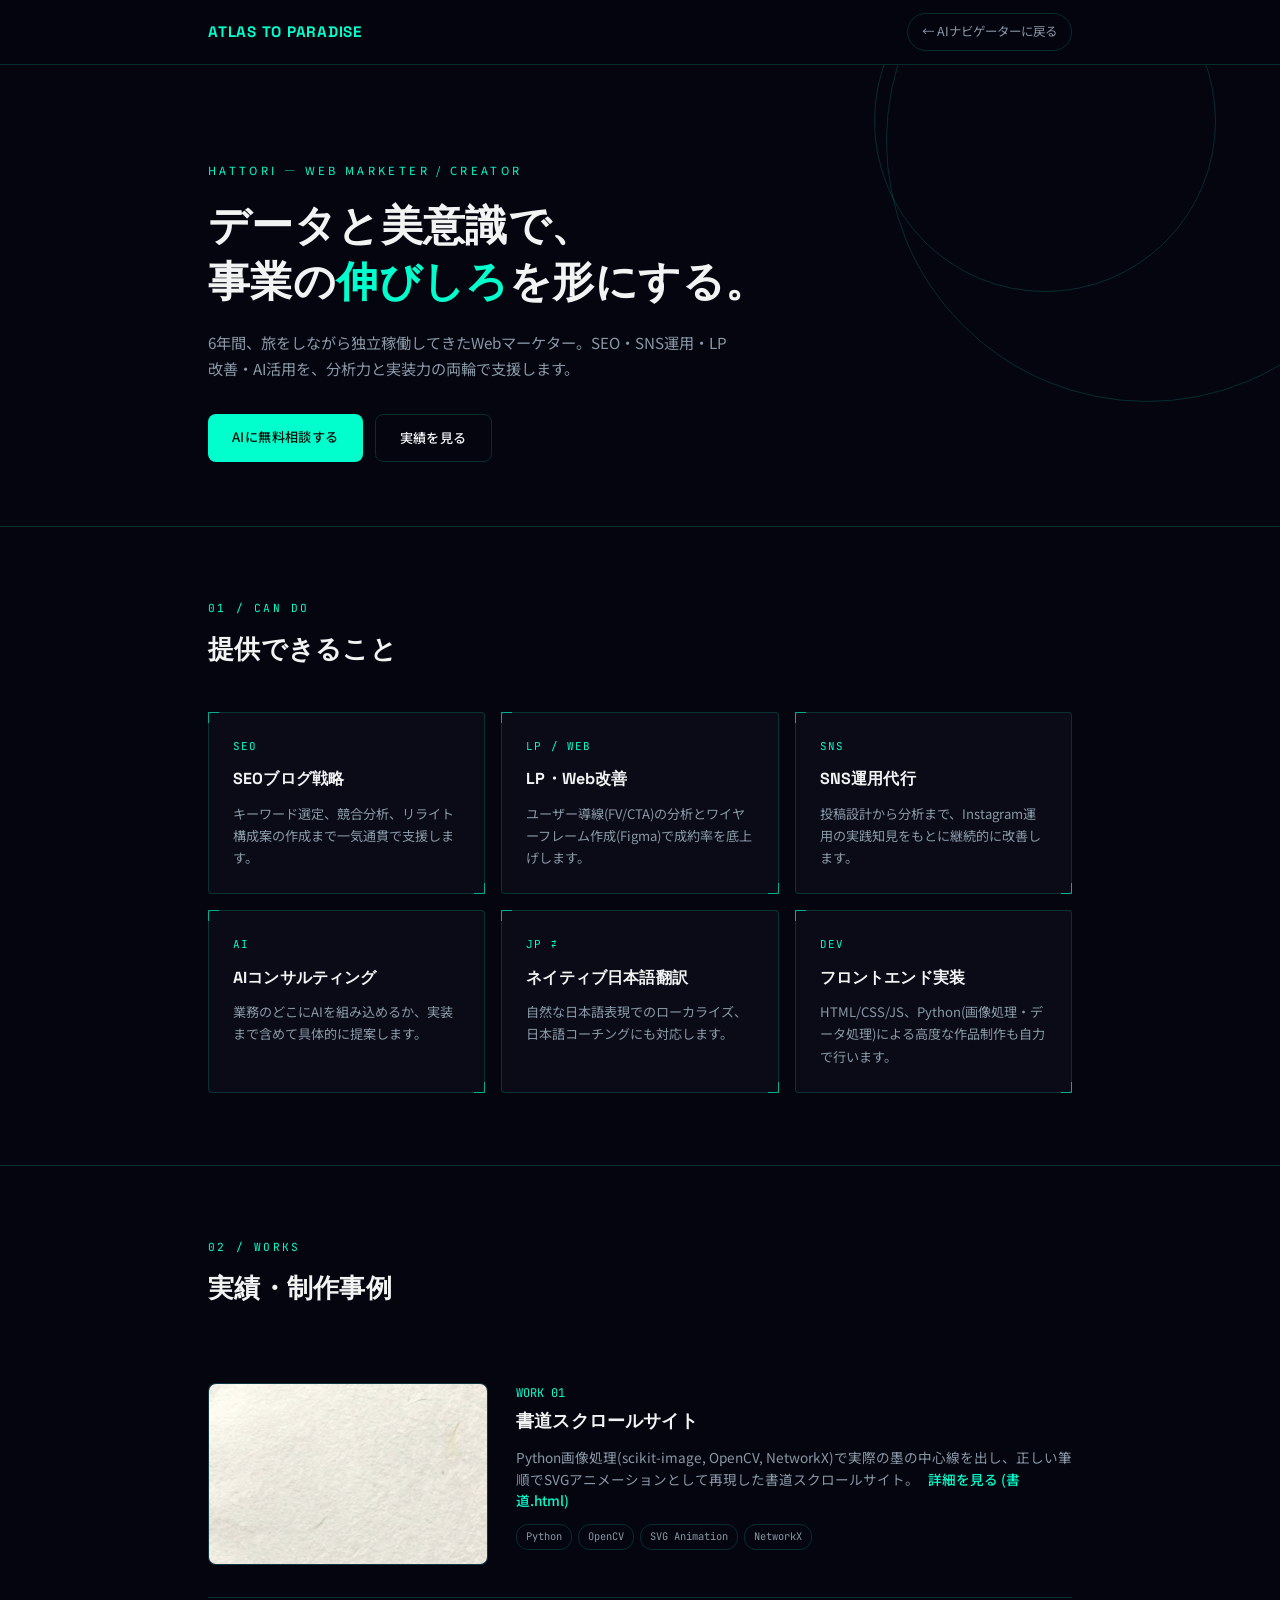
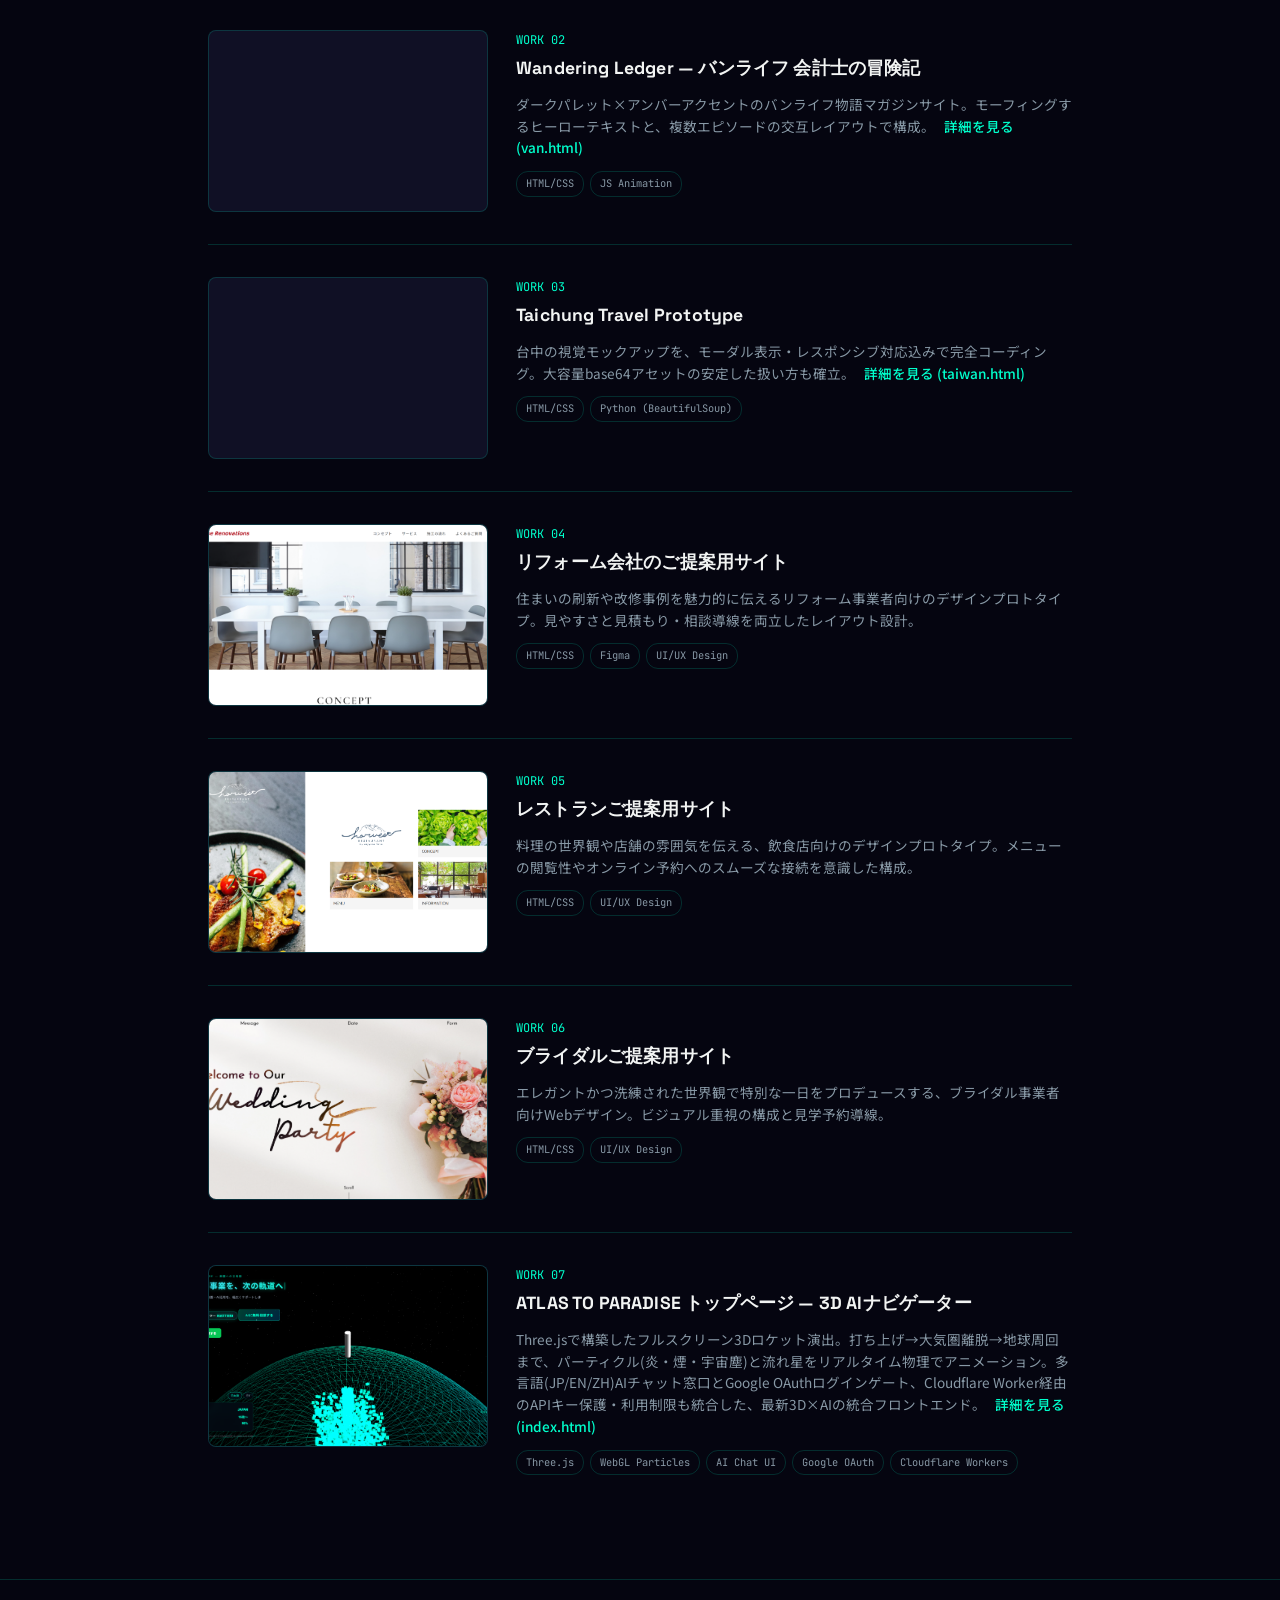
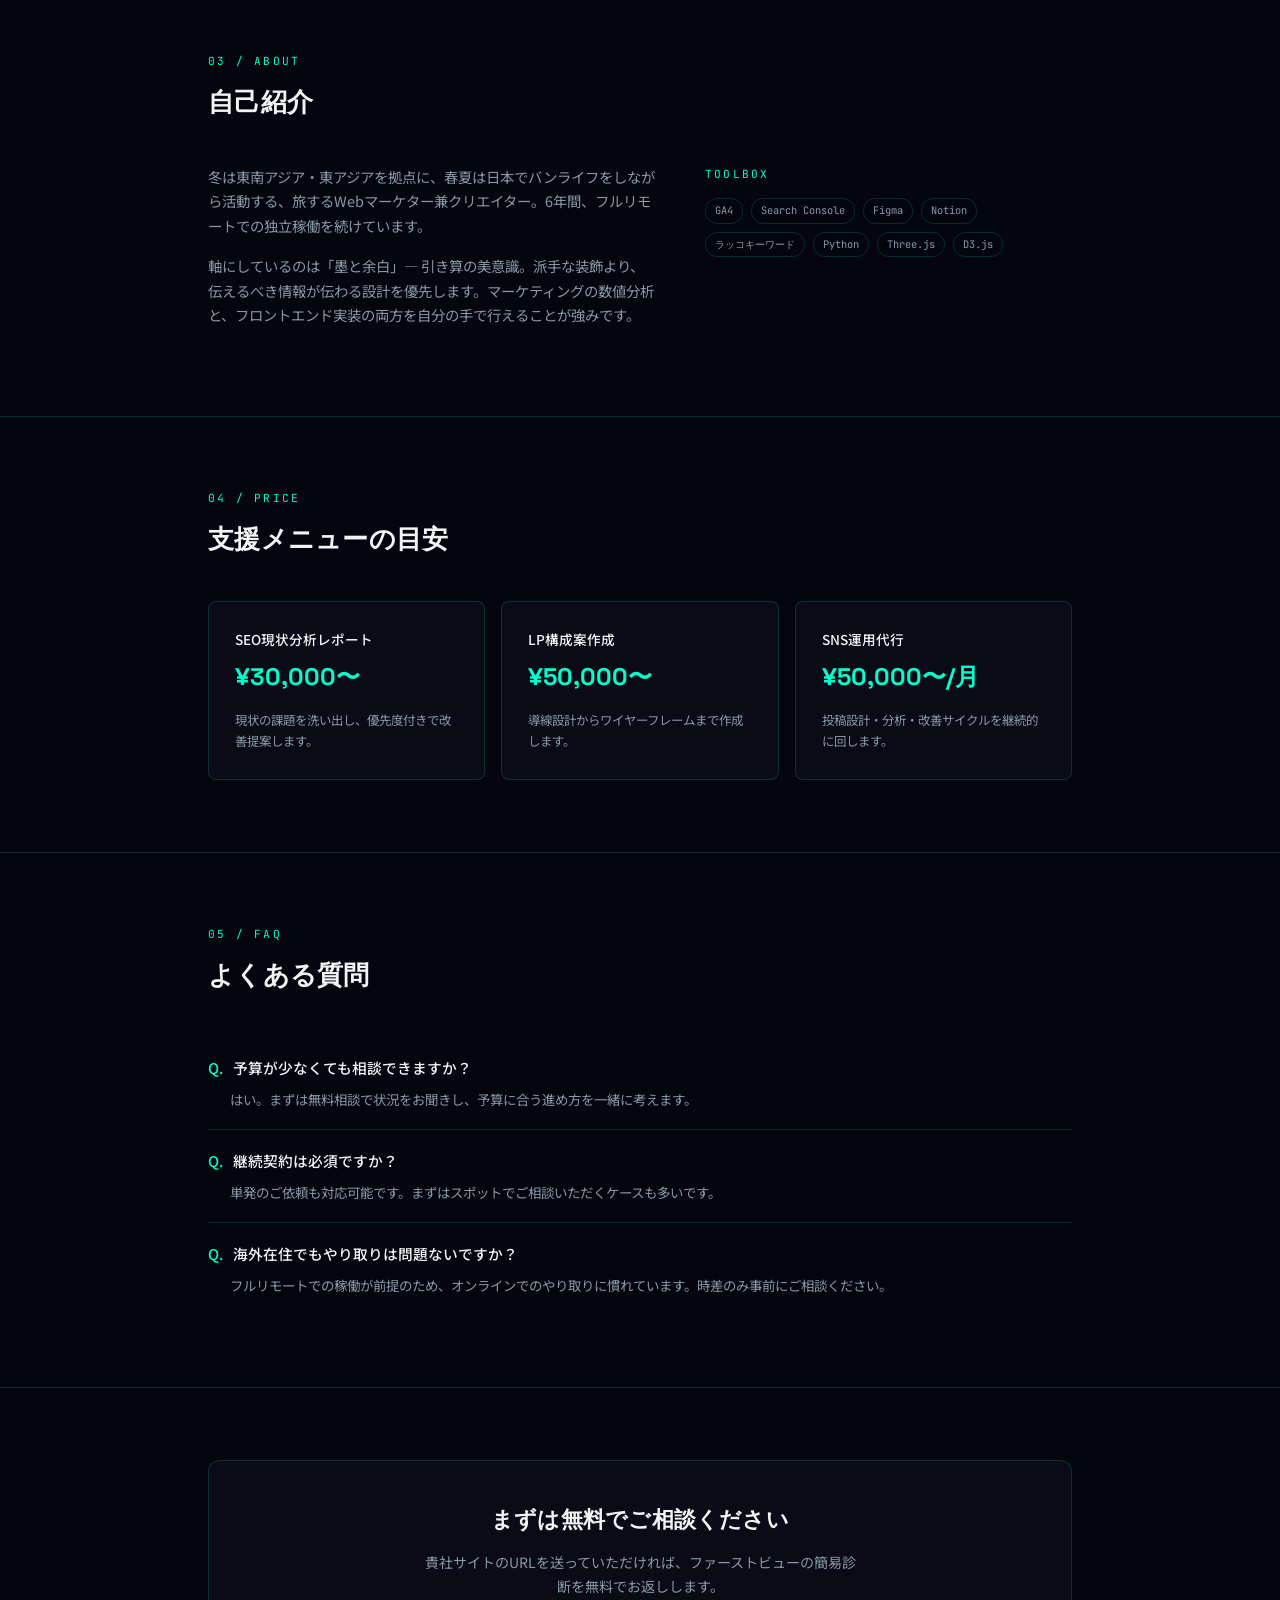
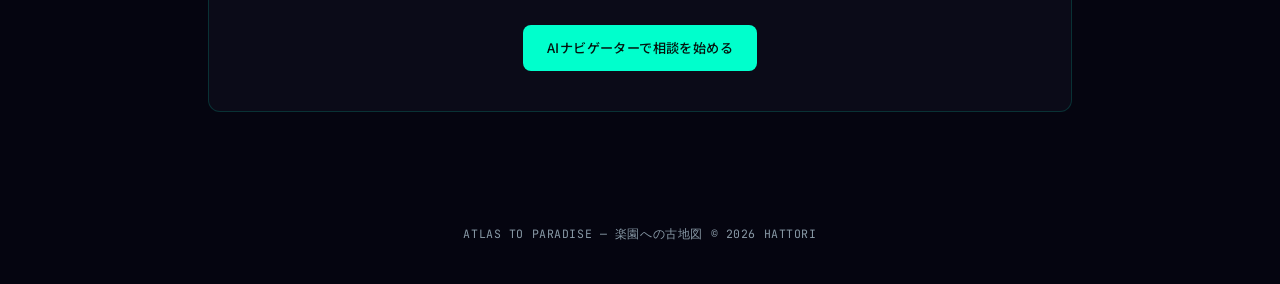
==== profile.html @ e469617f "Add files via upload" ====
<!DOCTYPE html>
<html lang="ja">
<head>
<meta charset="UTF-8">
<meta name="viewport" content="width=device-width, initial-scale=1.0">
<title>ATLAS TO PARADISE | Portfolio</title>
<link rel="preconnect" href="https://fonts.googleapis.com">
<link href="https://fonts.googleapis.com/css2?family=Space+Grotesk:wght@500;700&family=Noto+Sans+JP:wght@300;400;500;700&family=JetBrains+Mono:wght@400;500&display=swap" rel="stylesheet">
<style>
  :root{
    --bg:#050510;
    --surface:#0B0B18;
    --surface-2:#101025;
    --accent:#00ffcc;
    --accent-dim:rgba(0,255,204,0.15);
    --text:#F2F4F3;
    --text-dim:#8899a6;
    --line:rgba(0,255,204,0.16);
  }
  *{box-sizing:border-box;margin:0;padding:0;}
  html{scroll-behavior:smooth;}
  body{
    background:var(--bg);
    color:var(--text);
    font-family:'Noto Sans JP',sans-serif;
    line-height:1.7;
  }
  .mono{font-family:'JetBrains Mono',monospace;}
  h1,h2,h3{font-family:'Space Grotesk',sans-serif;letter-spacing:0.01em;}

  .wrap{max-width:920px;margin:0 auto;padding:0 28px;}

  /* nav */
  nav{position:sticky;top:0;z-index:20;background:rgba(5,5,16,0.85);backdrop-filter:blur(12px);
     border-bottom:1px solid var(--line);}
  nav .wrap{display:flex;align-items:center;justify-content:space-between;height:64px;}
  .brand{font-family:'Space Grotesk',sans-serif;font-weight:700;font-size:0.95rem;letter-spacing:0.05em;color:var(--accent);text-decoration:none;}
  .back-link{font-size:0.78rem;color:var(--text-dim);text-decoration:none;border:1px solid var(--line);
     padding:7px 14px;border-radius:20px;transition:all .2s;}
  .back-link:hover{color:var(--accent);border-color:var(--accent);}

  /* hero */
  .hero{padding:96px 0 64px;border-bottom:1px solid var(--line);position:relative;overflow:hidden;}
  .hero::before{content:"";position:absolute;top:-40%;right:-10%;width:520px;height:520px;
     border:1px solid var(--line);border-radius:50%;}
  .hero::after{content:"";position:absolute;top:-25%;right:5%;width:340px;height:340px;
     border:1px solid var(--line);border-radius:50%;}
  .eyebrow{font-size:0.7rem;letter-spacing:0.3em;color:var(--accent);margin-bottom:18px;}
  .hero h1{font-size:2.6rem;font-weight:700;max-width:680px;line-height:1.35;margin-bottom:20px;}
  .hero h1 span{color:var(--accent);}
  .hero p{color:var(--text-dim);max-width:520px;font-size:0.95rem;margin-bottom:32px;}
  .hero-ctas{display:flex;gap:12px;flex-wrap:wrap;}
  .btn{font-size:0.82rem;padding:12px 24px;border-radius:8px;text-decoration:none;font-weight:500;
     letter-spacing:0.03em;transition:all .2s;display:inline-block;}
  .btn-primary{background:var(--accent);color:#04140f;}
  .btn-primary:hover{box-shadow:0 0 24px rgba(0,255,204,0.4);transform:translateY(-1px);}
  .btn-ghost{border:1px solid var(--line);color:var(--text);}
  .btn-ghost:hover{border-color:var(--accent);color:var(--accent);}

  section{padding:72px 0;border-bottom:1px solid var(--line);}
  .section-head{margin-bottom:40px;}
  .section-num{font-size:0.7rem;color:var(--accent);letter-spacing:0.2em;margin-bottom:10px;}
  .section-head h2{font-size:1.6rem;font-weight:700;}

  /* can-do */
  .grid-3{display:grid;grid-template-columns:repeat(3,1fr);gap:16px;}
  .skill-card{background:var(--surface);border:1px solid var(--line);border-radius:4px;padding:24px;position:relative;}
  .skill-card::before,.skill-card::after{content:"";position:absolute;width:10px;height:10px;
     border:1px solid var(--accent);opacity:0.6;}
  .skill-card::before{top:-1px;left:-1px;border-right:none;border-bottom:none;}
  .skill-card::after{bottom:-1px;right:-1px;border-left:none;border-top:none;}
  .skill-card .tag{font-size:0.68rem;color:var(--accent);letter-spacing:0.1em;margin-bottom:10px;}
  .skill-card h3{font-size:1rem;font-weight:700;margin-bottom:10px;}
  .skill-card p{font-size:0.82rem;color:var(--text-dim);}

  /* works */
  .work-item{display:grid;grid-template-columns:280px 1fr;gap:28px;padding:32px 0;border-bottom:1px solid var(--line);align-items:start;}
  .work-item:last-child{border-bottom:none;}
  .work-media{width:100%;border-radius:8px;overflow:hidden;border:1px solid var(--line);background:var(--surface-2);}
  .work-media img, .work-media video{width:100%;height:180px;object-fit:cover;display:block;}
  .media-fallback{width:100%;height:180px;display:flex;align-items:center;justify-content:center;
     text-align:center;font-size:0.72rem;color:var(--text-dim);padding:0 16px;background:var(--surface-2);}
  .work-item .wnum{font-family:'JetBrains Mono',monospace;font-size:0.75rem;color:var(--accent);margin-bottom:4px;}
  .work-item h3{font-size:1.1rem;margin-bottom:10px;}
  .work-item p{font-size:0.85rem;color:var(--text-dim);margin-bottom:12px;line-height:1.6;}
  .work-item p a{color:var(--accent);text-decoration:none;margin-left:6px;font-weight:500;}
  .work-item p a:hover{text-decoration:underline;}
  .work-item .stack{display:flex;flex-wrap:wrap;gap:6px;}
  .chip{font-family:'JetBrains Mono',monospace;font-size:0.65rem;color:var(--text-dim);
     border:1px solid var(--line);padding:3px 9px;border-radius:12px;}

  /* about */
  .about-grid{display:grid;grid-template-columns:1.1fr 0.9fr;gap:48px;align-items:start;}
  .about-grid p{font-size:0.9rem;color:var(--text-dim);margin-bottom:16px;}
  .toolbox{display:flex;flex-wrap:wrap;gap:8px;}

  /* price */
  .price-grid{display:grid;grid-template-columns:repeat(3,1fr);gap:16px;}
  .price-card{background:var(--surface);border:1px solid var(--line);border-radius:8px;padding:26px;}
  .price-card .name{font-size:0.85rem;font-weight:500;margin-bottom:6px;}
  .price-card .amount{font-family:'Space Grotesk',sans-serif;font-size:1.5rem;color:var(--accent);font-weight:700;margin-bottom:12px;}
  .price-card .desc{font-size:0.78rem;color:var(--text-dim);}

  /* faq */
  .faq-item{padding:18px 0;border-bottom:1px solid var(--line);}
  .faq-item:last-child{border-bottom:none;}
  .faq-item .q{font-size:0.92rem;font-weight:500;margin-bottom:8px;display:flex;gap:10px;}
  .faq-item .q span{color:var(--accent);}
  .faq-item .a{font-size:0.84rem;color:var(--text-dim);padding-left:22px;}

  /* contact */
  .contact-box{background:var(--surface);border:1px solid var(--line);border-radius:12px;padding:40px;text-align:center;}
  .contact-box h2{font-size:1.4rem;margin-bottom:12px;}
  .contact-box p{color:var(--text-dim);font-size:0.88rem;margin-bottom:26px;max-width:440px;margin-left:auto;margin-right:auto;}
  footer{padding:40px 0;text-align:center;font-size:0.72rem;color:var(--text-dim);letter-spacing:0.05em;}

  @media (max-width:760px){
    .hero h1{font-size:1.9rem;}
    .grid-3{grid-template-columns:1fr;}
    .work-item{grid-template-columns:1fr;}
    .work-media img, .work-media video{height:auto;max-height:220px;}
    .about-grid{grid-template-columns:1fr;}
    .price-grid{grid-template-columns:1fr;}
  }
</style>
</head>
<body>

<nav>
  <div class="wrap">
    <a href="index.html" class="brand">ATLAS TO PARADISE</a>
    <a href="index.html" class="back-link">← AIナビゲーターに戻る</a>
  </div>
</nav>

<header class="hero">
  <div class="wrap">
    <div class="eyebrow">HATTORI — WEB MARKETER / CREATOR</div>
    <h1>データと美意識で、<br>事業の<span>伸びしろ</span>を形にする。</h1>
    <p>6年間、旅をしながら独立稼働してきたWebマーケター。SEO・SNS運用・LP改善・AI活用を、分析力と実装力の両輪で支援します。</p>
    <div class="hero-ctas">
      <a href="index.html" class="btn btn-primary">AIに無料相談する</a>
      <a href="#works" class="btn btn-ghost">実績を見る</a>
    </div>
  </div>
</header>

<section id="candoo">
  <div class="wrap">
    <div class="section-head">
      <div class="section-num mono">01 / CAN DO</div>
      <h2>提供できること</h2>
    </div>
    <div class="grid-3">
      <div class="skill-card">
        <div class="tag mono">SEO</div>
        <h3>SEOブログ戦略</h3>
        <p>キーワード選定、競合分析、リライト構成案の作成まで一気通貫で支援します。</p>
      </div>
      <div class="skill-card">
        <div class="tag mono">LP / WEB</div>
        <h3>LP・Web改善</h3>
        <p>ユーザー導線(FV/CTA)の分析とワイヤーフレーム作成(Figma)で成約率を底上げします。</p>
      </div>
      <div class="skill-card">
        <div class="tag mono">SNS</div>
        <h3>SNS運用代行</h3>
        <p>投稿設計から分析まで、Instagram運用の実践知見をもとに継続的に改善します。</p>
      </div>
      <div class="skill-card">
        <div class="tag mono">AI</div>
        <h3>AIコンサルティング</h3>
        <p>業務のどこにAIを組み込めるか、実装まで含めて具体的に提案します。</p>
      </div>
      <div class="skill-card">
        <div class="tag mono">JP ⇄</div>
        <h3>ネイティブ日本語翻訳</h3>
        <p>自然な日本語表現でのローカライズ、日本語コーチングにも対応します。</p>
      </div>
      <div class="skill-card">
        <div class="tag mono">DEV</div>
        <h3>フロントエンド実装</h3>
        <p>HTML/CSS/JS、Python(画像処理・データ処理)による高度な作品制作も自力で行います。</p>
      </div>
    </div>
  </div>
</section>

<section id="works">
  <div class="wrap">
    <div class="section-head">
      <div class="section-num mono">02 / WORKS</div>
      <h2>実績・制作事例</h2>
    </div>

    <!-- WORK 01 -->
    <div class="work-item">
      <div class="work-media">
        <img src="1.png" alt="WORK 01"
             onerror="this.onerror=(function(){this.replaceWith(Object.assign(document.createElement('div'),{className:'media-fallback',textContent:'画像を読み込めません（1.png / １.png をご確認ください）'}));});this.src='１.png';">
      </div>
      <div>
        <div class="wnum">WORK 01</div>
        <h3>書道スクロールサイト</h3>
        <p>
          Python画像処理(scikit-image, OpenCV, NetworkX)で実際の墨の中心線を出し、正しい筆順でSVGアニメーションとして再現した書道スクロールサイト。
          <a href="書道.html">詳細を見る (書道.html)</a>
        </p>
        <div class="stack">
          <span class="chip">Python</span><span class="chip">OpenCV</span><span class="chip">SVG Animation</span><span class="chip">NetworkX</span>
        </div>
      </div>
    </div>

    <!-- WORK 02 -->
    <div class="work-item">
      <div class="work-media">
        <video src="van.mp4" autoplay loop muted playsinline></video>
      </div>
      <div>
        <div class="wnum">WORK 02</div>
        <h3>Wandering Ledger — バンライフ 会計士の冒険記</h3>
        <p>
          ダークパレット×アンバーアクセントのバンライフ物語マガジンサイト。モーフィングするヒーローテキストと、複数エピソードの交互レイアウトで構成。
          <a href="van.html">詳細を見る (van.html)</a>
        </p>
        <div class="stack">
          <span class="chip">HTML/CSS</span><span class="chip">JS Animation</span>
        </div>
      </div>
    </div>

    <!-- WORK 03 -->
    <div class="work-item">
      <div class="work-media">
        <video src="202608-19-5.mp4" autoplay loop muted playsinline></video>
      </div>
      <div>
        <div class="wnum">WORK 03</div>
        <h3>Taichung Travel Prototype</h3>
        <p>
          台中の視覚モックアップを、モーダル表示・レスポンシブ対応込みで完全コーディング。大容量base64アセットの安定した扱い方も確立。
          <a href="taiwan.html">詳細を見る (taiwan.html)</a>
        </p>
        <div class="stack">
          <span class="chip">HTML/CSS</span><span class="chip">Python (BeautifulSoup)</span>
        </div>
      </div>
    </div>

    <!-- WORK 04 -->
    <div class="work-item">
      <div class="work-media">
        <img src="２.png" alt="WORK 04">
      </div>
      <div>
        <div class="wnum">WORK 04</div>
        <h3>リフォーム会社のご提案用サイト</h3>
        <p>
          住まいの刷新や改修事例を魅力的に伝えるリフォーム事業者向けのデザインプロトタイプ。見やすさと見積もり・相談導線を両立したレイアウト設計。
        </p>
        <div class="stack">
          <span class="chip">HTML/CSS</span><span class="chip">Figma</span><span class="chip">UI/UX Design</span>
        </div>
      </div>
    </div>

    <!-- WORK 05 -->
    <div class="work-item">
      <div class="work-media">
        <img src="３.png" alt="WORK 05">
      </div>
      <div>
        <div class="wnum">WORK 05</div>
        <h3>レストランご提案用サイト</h3>
        <p>
          料理の世界観や店舗の雰囲気を伝える、飲食店向けのデザインプロトタイプ。メニューの閲覧性やオンライン予約へのスムーズな接続を意識した構成。
        </p>
        <div class="stack">
          <span class="chip">HTML/CSS</span><span class="chip">UI/UX Design</span>
        </div>
      </div>
    </div>

    <!-- WORK 06 -->
    <div class="work-item">
      <div class="work-media">
        <img src="４.png" alt="WORK 06">
      </div>
      <div>
        <div class="wnum">WORK 06</div>
        <h3>ブライダルご提案用サイト</h3>
        <p>
          エレガントかつ洗練された世界観で特別な一日をプロデュースする、ブライダル事業者向けWebデザイン。ビジュアル重視の構成と見学予約導線。
        </p>
        <div class="stack">
          <span class="chip">HTML/CSS</span><span class="chip">UI/UX Design</span>
        </div>
      </div>
    </div>

    <!-- WORK 07 -->
    <div class="work-item">
      <div class="work-media">
        <img src="5.png" alt="WORK 07"
             onerror="this.onerror=(function(){this.replaceWith(Object.assign(document.createElement('div'),{className:'media-fallback',textContent:'画像を読み込めません（5.png / ５.png をご確認ください）'}));});this.src='５.png';">
      </div>
      <div>
        <div class="wnum">WORK 07</div>
        <h3>ATLAS TO PARADISE トップページ — 3D AIナビゲーター</h3>
        <p>
          Three.jsで構築したフルスクリーン3Dロケット演出。打ち上げ→大気圏離脱→地球周回まで、パーティクル(炎・煙・宇宙塵)と流れ星をリアルタイム物理でアニメーション。多言語(JP/EN/ZH)AIチャット窓口とGoogle OAuthログインゲート、Cloudflare Worker経由のAPIキー保護・利用制限も統合した、最新3D×AIの統合フロントエンド。
          <a href="index.html">詳細を見る (index.html)</a>
        </p>
        <div class="stack">
          <span class="chip">Three.js</span><span class="chip">WebGL Particles</span><span class="chip">AI Chat UI</span><span class="chip">Google OAuth</span><span class="chip">Cloudflare Workers</span>
        </div>
      </div>
    </div>

  </div>
</section>

<section id="about">
  <div class="wrap">
    <div class="section-head">
      <div class="section-num mono">03 / ABOUT</div>
      <h2>自己紹介</h2>
    </div>
    <div class="about-grid">
      <div>
        <p>冬は東南アジア・東アジアを拠点に、春夏は日本でバンライフをしながら活動する、旅するWebマーケター兼クリエイター。6年間、フルリモートでの独立稼働を続けています。</p>
        <p>軸にしているのは「墨と余白」— 引き算の美意識。派手な装飾より、伝えるべき情報が伝わる設計を優先します。マーケティングの数値分析と、フロントエンド実装の両方を自分の手で行えることが強みです。</p>
      </div>
      <div>
        <div class="section-num mono" style="margin-bottom:14px;">TOOLBOX</div>
        <div class="toolbox">
          <span class="chip">GA4</span><span class="chip">Search Console</span><span class="chip">Figma</span>
          <span class="chip">Notion</span><span class="chip">ラッコキーワード</span><span class="chip">Python</span>
          <span class="chip">Three.js</span><span class="chip">D3.js</span>
        </div>
      </div>
    </div>
  </div>
</section>

<section id="price">
  <div class="wrap">
    <div class="section-head">
      <div class="section-num mono">04 / PRICE</div>
      <h2>支援メニューの目安</h2>
    </div>
    <div class="price-grid">
      <div class="price-card">
        <div class="name">SEO現状分析レポート</div>
        <div class="amount">¥30,000〜</div>
        <div class="desc">現状の課題を洗い出し、優先度付きで改善提案します。</div>
      </div>
      <div class="price-card">
        <div class="name">LP構成案作成</div>
        <div class="amount">¥50,000〜</div>
        <div class="desc">導線設計からワイヤーフレームまで作成します。</div>
      </div>
      <div class="price-card">
        <div class="name">SNS運用代行</div>
        <div class="amount">¥50,000〜/月</div>
        <div class="desc">投稿設計・分析・改善サイクルを継続的に回します。</div>
      </div>
    </div>
  </div>
</section>

<section id="faq">
  <div class="wrap">
    <div class="section-head">
      <div class="section-num mono">05 / FAQ</div>
      <h2>よくある質問</h2>
    </div>
    <div class="faq-item">
      <div class="q"><span>Q.</span>予算が少なくても相談できますか？</div>
      <div class="a">はい。まずは無料相談で状況をお聞きし、予算に合う進め方を一緒に考えます。</div>
    </div>
    <div class="faq-item">
      <div class="q"><span>Q.</span>継続契約は必須ですか？</div>
      <div class="a">単発のご依頼も対応可能です。まずはスポットでご相談いただくケースも多いです。</div>
    </div>
    <div class="faq-item">
      <div class="q"><span>Q.</span>海外在住でもやり取りは問題ないですか？</div>
      <div class="a">フルリモートでの稼働が前提のため、オンラインでのやり取りに慣れています。時差のみ事前にご相談ください。</div>
    </div>
  </div>
</section>

<section id="contact" style="border-bottom:none;">
  <div class="wrap">
    <div class="contact-box">
      <h2>まずは無料でご相談ください</h2>
      <p>貴社サイトのURLを送っていただければ、ファーストビューの簡易診断を無料でお返しします。</p>
      <a href="index.html" class="btn btn-primary">AIナビゲーターで相談を始める</a>
    </div>
  </div>
</section>

<footer>
  <div class="wrap mono">ATLAS TO PARADISE — 楽園への古地図 © 2026 HATTORI</div>
</footer>

</body>
</html>
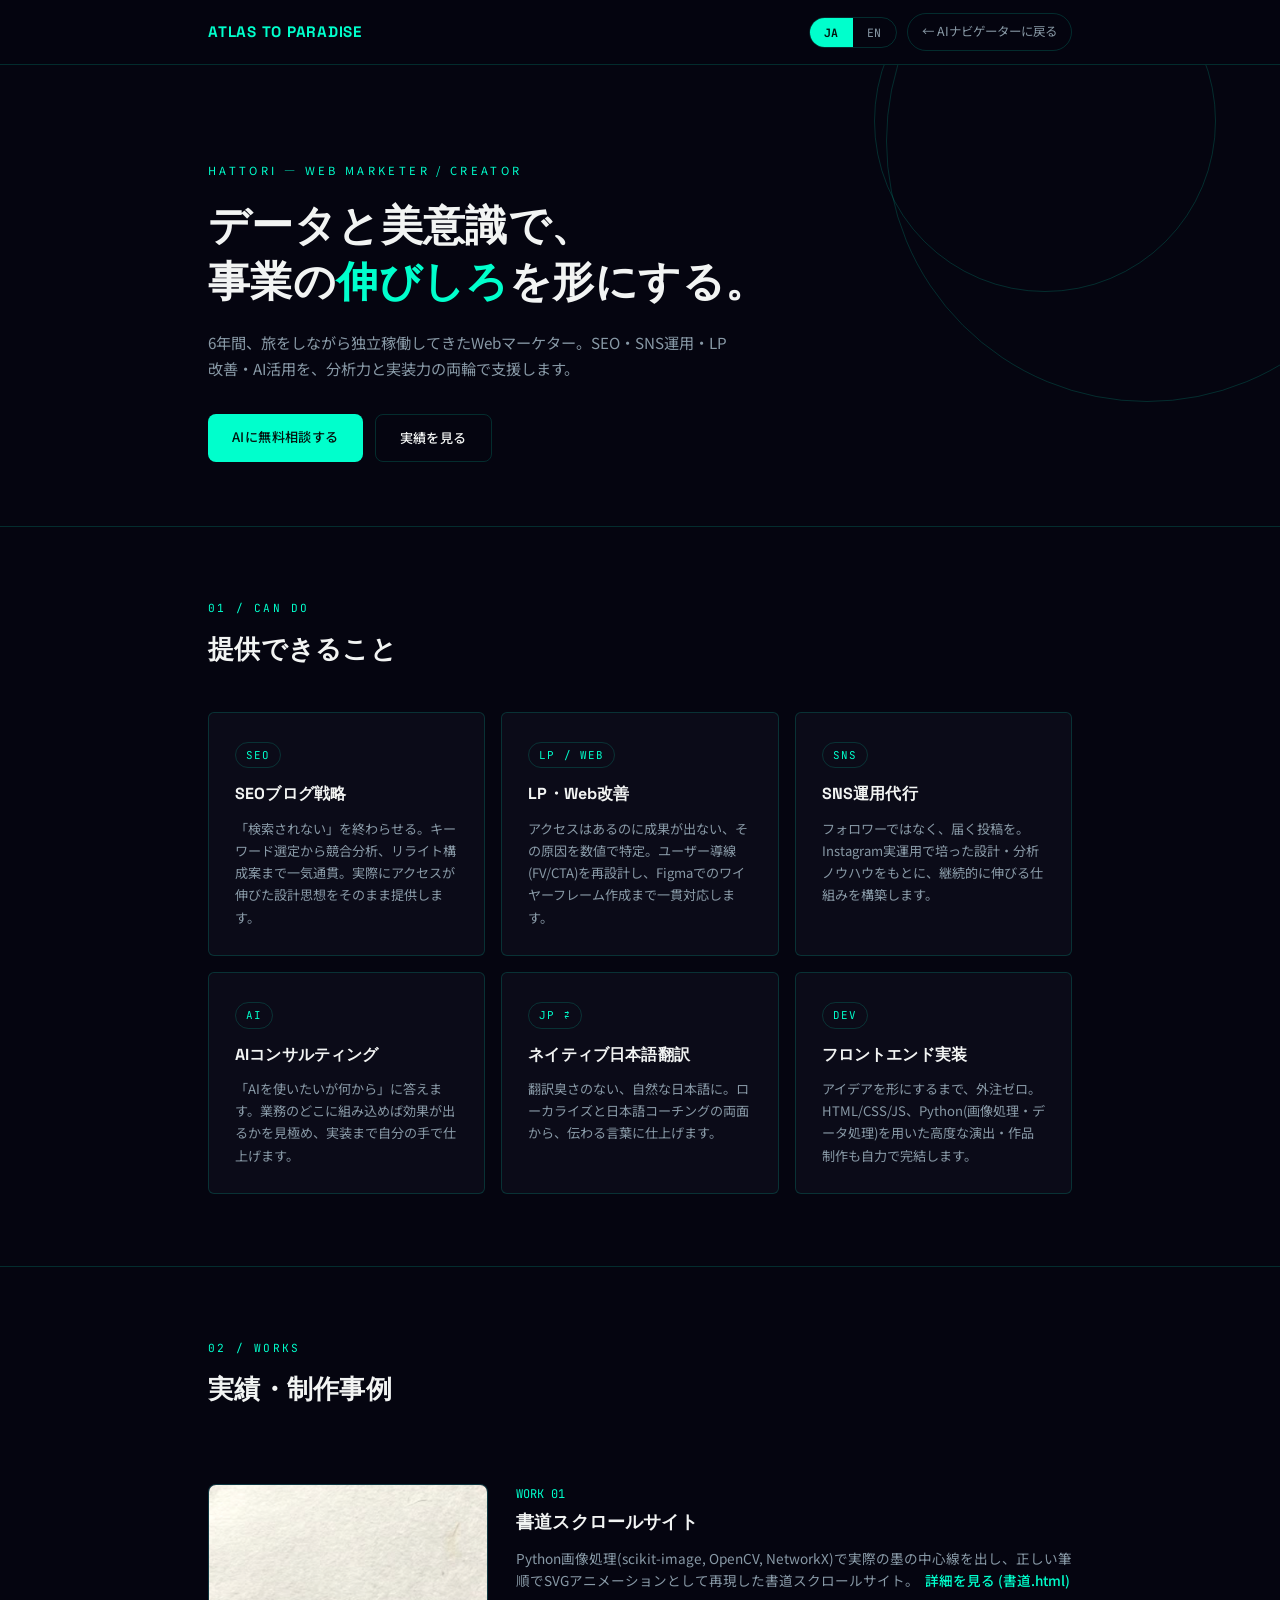
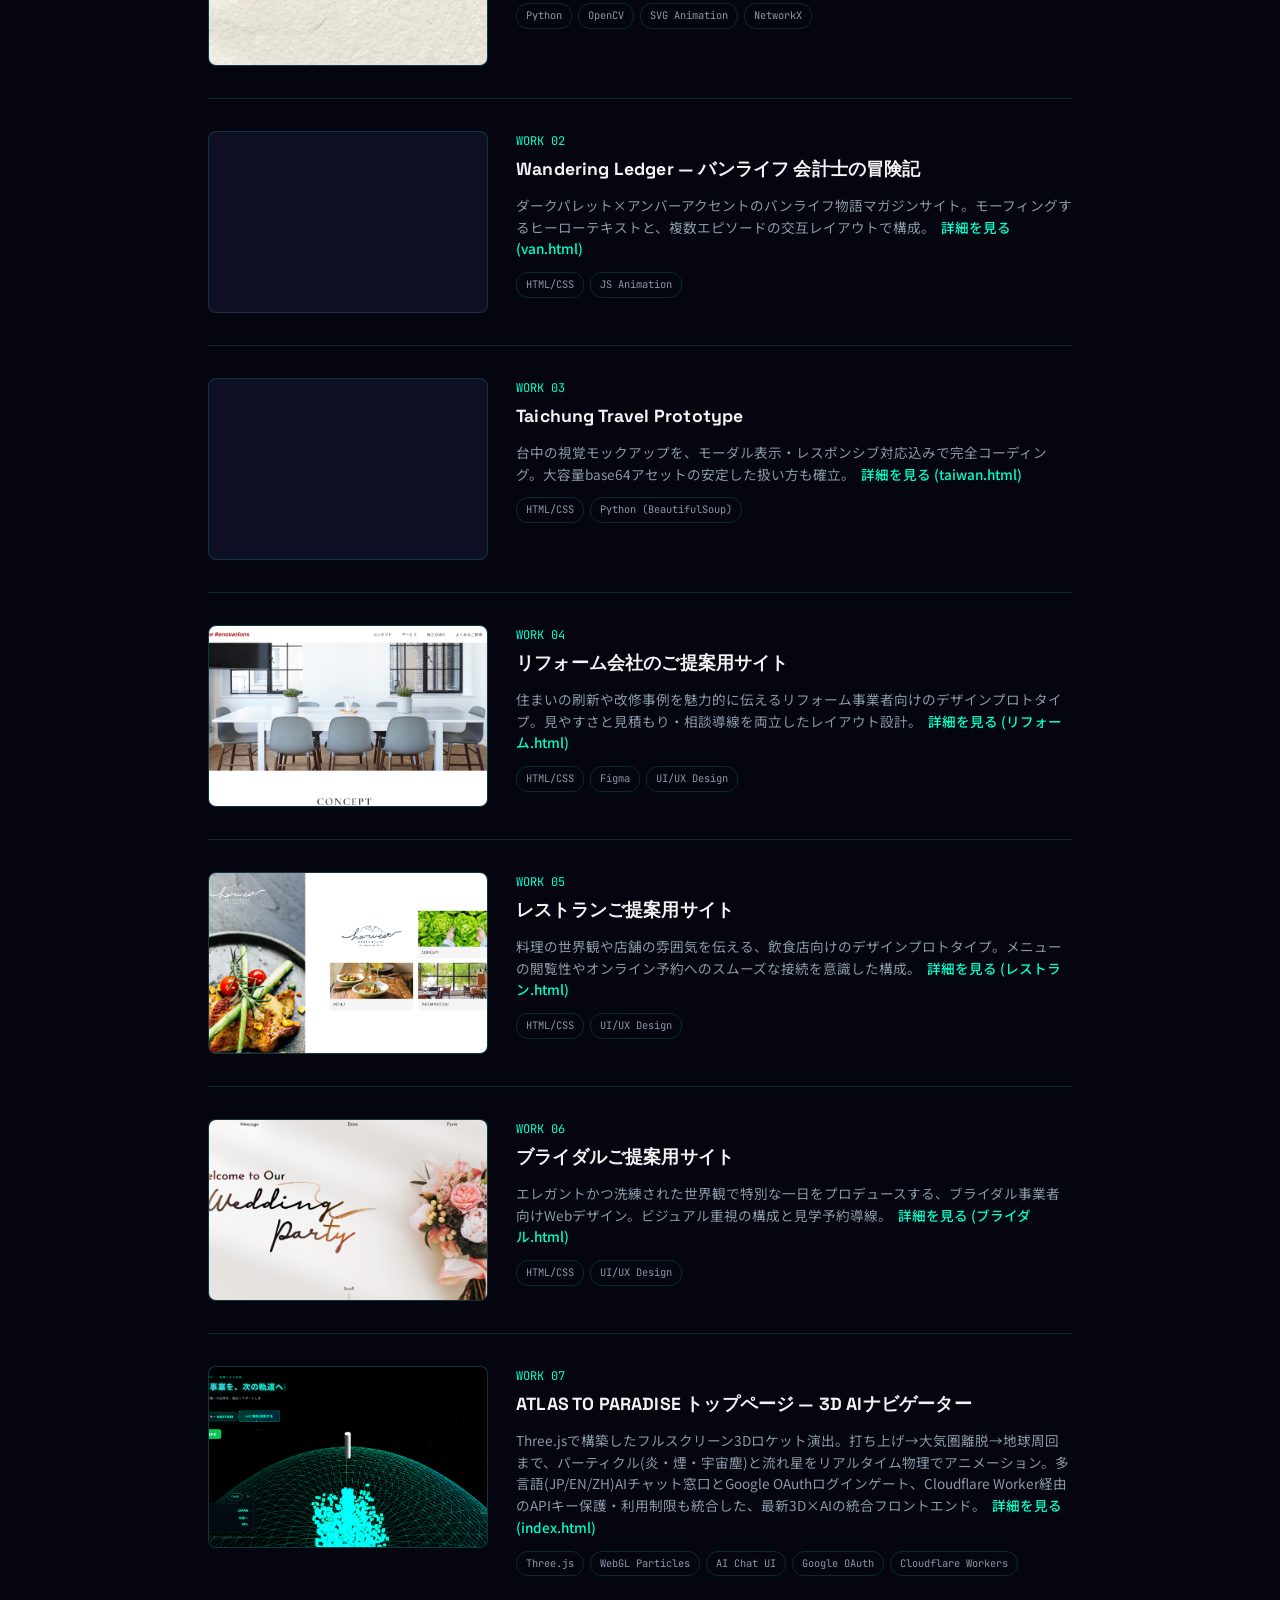
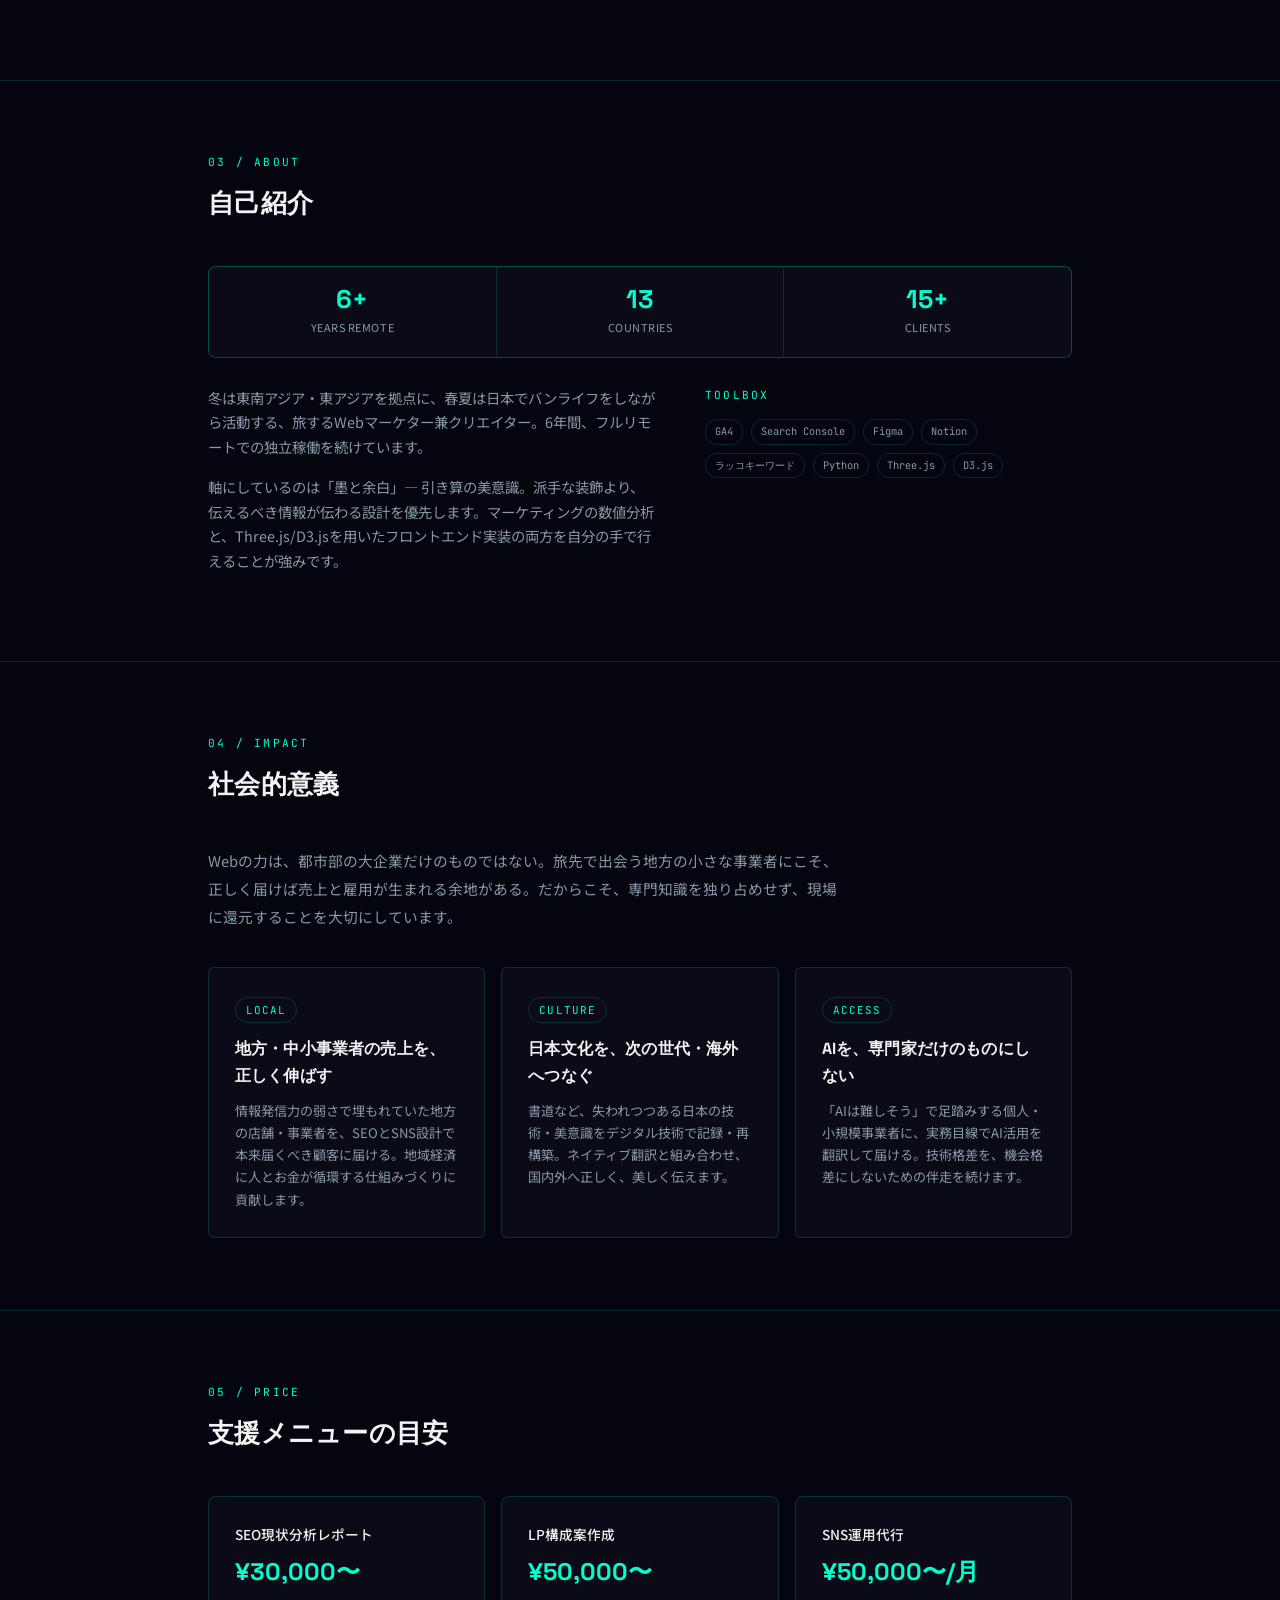
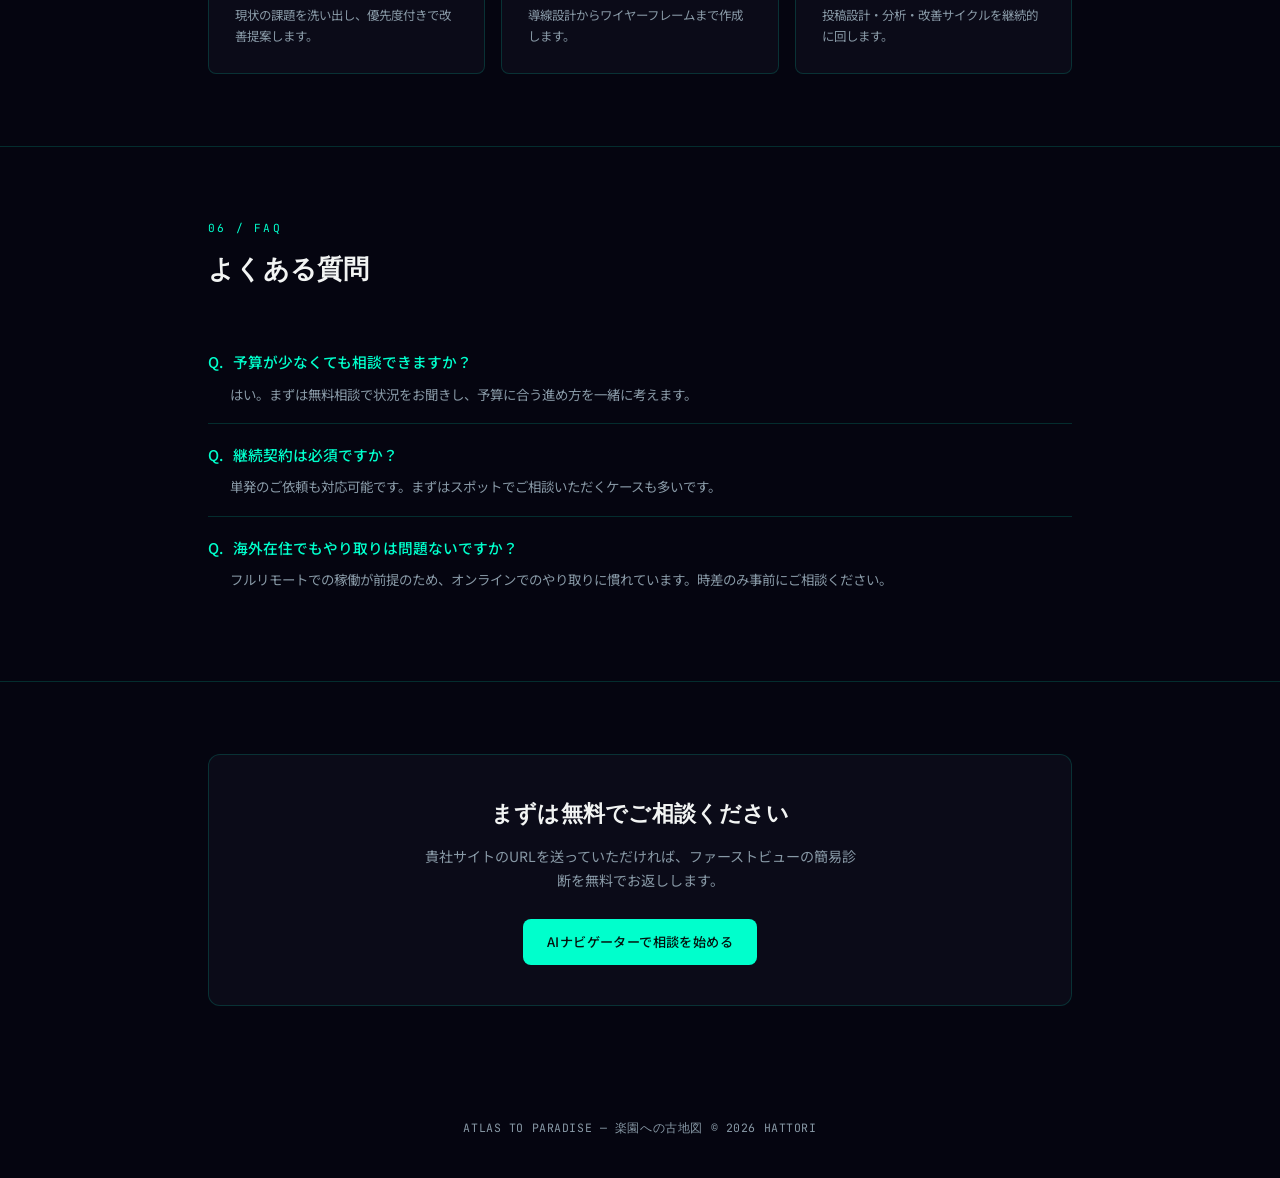
==== commit 551ff93b: "Add files via upload" ====
--- a/profile.html
+++ b/profile.html
@@ -38,6 +38,12 @@
   .back-link{font-size:0.78rem;color:var(--text-dim);text-decoration:none;border:1px solid var(--line);
      padding:7px 14px;border-radius:20px;transition:all .2s;}
   .back-link:hover{color:var(--accent);border-color:var(--accent);}
+  .lang-switch{display:flex;border:1px solid var(--line);border-radius:20px;overflow:hidden;}
+  .lang-btn{font-family:'JetBrains Mono',monospace;font-size:0.72rem;letter-spacing:0.05em;
+     background:transparent;color:var(--text-dim);border:none;padding:7px 14px;cursor:pointer;
+     transition:all .2s;}
+  .lang-btn.active{background:var(--accent);color:#04140f;font-weight:700;}
+  .lang-btn:not(.active):hover{color:var(--accent);}
 
   /* hero */
   .hero{padding:96px 0 64px;border-bottom:1px solid var(--line);position:relative;overflow:hidden;}
@@ -64,14 +70,22 @@
 
   /* can-do */
   .grid-3{display:grid;grid-template-columns:repeat(3,1fr);gap:16px;}
-  .skill-card{background:var(--surface);border:1px solid var(--line);border-radius:4px;padding:24px;position:relative;}
-  .skill-card::before,.skill-card::after{content:"";position:absolute;width:10px;height:10px;
-     border:1px solid var(--accent);opacity:0.6;}
-  .skill-card::before{top:-1px;left:-1px;border-right:none;border-bottom:none;}
-  .skill-card::after{bottom:-1px;right:-1px;border-left:none;border-top:none;}
-  .skill-card .tag{font-size:0.68rem;color:var(--accent);letter-spacing:0.1em;margin-bottom:10px;}
-  .skill-card h3{font-size:1rem;font-weight:700;margin-bottom:10px;}
-  .skill-card p{font-size:0.82rem;color:var(--text-dim);}
+  .skill-card{background:var(--surface);border:1px solid var(--line);border-radius:6px;padding:26px;
+     position:relative;overflow:hidden;transition:transform .35s ease,border-color .35s ease,box-shadow .35s ease;}
+  .skill-card::before{content:"";position:absolute;inset:0;border-radius:6px;padding:1px;
+     background:linear-gradient(135deg,var(--accent),transparent 40%,transparent 60%,var(--accent));
+     -webkit-mask:linear-gradient(#fff 0 0) content-box,linear-gradient(#fff 0 0);
+     -webkit-mask-composite:xor;mask-composite:exclude;opacity:0;transition:opacity .35s ease;pointer-events:none;}
+  .skill-card::after{content:"";position:absolute;top:-40%;right:-40%;width:140px;height:140px;
+     background:radial-gradient(circle,var(--accent-dim) 0%,transparent 70%);opacity:0;transition:opacity .35s ease;}
+  .skill-card:hover{transform:translateY(-4px);border-color:transparent;
+     box-shadow:0 16px 40px -12px rgba(0,255,204,0.25);}
+  .skill-card:hover::before,.skill-card:hover::after{opacity:1;}
+  .skill-card .tag{font-size:0.68rem;color:var(--accent);letter-spacing:0.1em;margin-bottom:12px;
+     display:inline-block;padding:3px 10px;border:1px solid var(--line);border-radius:100px;
+     position:relative;z-index:1;}
+  .skill-card h3{font-size:1rem;font-weight:700;margin-bottom:10px;position:relative;z-index:1;}
+  .skill-card p{font-size:0.82rem;color:var(--text-dim);position:relative;z-index:1;line-height:1.7;}
 
   /* works */
   .work-item{display:grid;grid-template-columns:280px 1fr;gap:28px;padding:32px 0;border-bottom:1px solid var(--line);align-items:start;}
@@ -93,6 +107,21 @@
   .about-grid{display:grid;grid-template-columns:1.1fr 0.9fr;gap:48px;align-items:start;}
   .about-grid p{font-size:0.9rem;color:var(--text-dim);margin-bottom:16px;}
   .toolbox{display:flex;flex-wrap:wrap;gap:8px;}
+  .toolbox .chip{transition:transform .25s ease,border-color .25s ease,color .25s ease;}
+  .toolbox .chip:hover{transform:translateY(-2px);border-color:var(--accent);color:var(--accent);}
+
+  .about-stats{display:grid;grid-template-columns:repeat(3,1fr);gap:1px;background:var(--line);
+     border:1px solid var(--line);border-radius:8px;overflow:hidden;margin-bottom:28px;}
+  .about-stat{background:var(--surface);padding:20px 16px;text-align:center;}
+  .about-stat .num{font-family:'Space Grotesk',sans-serif;font-size:1.6rem;font-weight:700;color:var(--accent);
+     line-height:1;margin-bottom:6px;}
+  .about-stat .lbl{font-size:0.68rem;color:var(--text-dim);letter-spacing:0.05em;}
+
+  .reveal{opacity:0;transform:translateY(18px);transition:opacity .7s ease,transform .7s ease;}
+  .reveal.is-visible{opacity:1;transform:translateY(0);}
+
+  /* impact */
+  .impact-lead{font-size:0.92rem;color:var(--text-dim);max-width:640px;margin-bottom:36px;line-height:1.9;}
 
   /* price */
   .price-grid{display:grid;grid-template-columns:repeat(3,1fr);gap:16px;}
@@ -129,18 +158,24 @@
 <nav>
   <div class="wrap">
     <a href="index.html" class="brand">ATLAS TO PARADISE</a>
-    <a href="index.html" class="back-link">← AIナビゲーターに戻る</a>
+    <div style="display:flex;align-items:center;gap:10px;">
+      <div class="lang-switch">
+        <button class="lang-btn active" data-lang="ja">JA</button>
+        <button class="lang-btn" data-lang="en">EN</button>
+      </div>
+      <a href="index.html" class="back-link" data-i18n="backLink">← AIナビゲーターに戻る</a>
+    </div>
   </div>
 </nav>
 
 <header class="hero">
   <div class="wrap">
-    <div class="eyebrow">HATTORI — WEB MARKETER / CREATOR</div>
-    <h1>データと美意識で、<br>事業の<span>伸びしろ</span>を形にする。</h1>
-    <p>6年間、旅をしながら独立稼働してきたWebマーケター。SEO・SNS運用・LP改善・AI活用を、分析力と実装力の両輪で支援します。</p>
+    <div class="eyebrow" data-i18n="heroEyebrow">HATTORI — WEB MARKETER / CREATOR</div>
+    <h1 data-i18n-html="heroH1">データと美意識で、<br>事業の<span>伸びしろ</span>を形にする。</h1>
+    <p data-i18n="heroP">6年間、旅をしながら独立稼働してきたWebマーケター。SEO・SNS運用・LP改善・AI活用を、分析力と実装力の両輪で支援します。</p>
     <div class="hero-ctas">
-      <a href="index.html" class="btn btn-primary">AIに無料相談する</a>
-      <a href="#works" class="btn btn-ghost">実績を見る</a>
+      <a href="index.html" class="btn btn-primary" data-i18n="heroCta1">AIに無料相談する</a>
+      <a href="#works" class="btn btn-ghost" data-i18n="heroCta2">実績を見る</a>
     </div>
   </div>
 </header>
@@ -149,38 +184,38 @@
   <div class="wrap">
     <div class="section-head">
       <div class="section-num mono">01 / CAN DO</div>
-      <h2>提供できること</h2>
+      <h2 data-i18n="candooTitle">提供できること</h2>
     </div>
     <div class="grid-3">
       <div class="skill-card">
         <div class="tag mono">SEO</div>
-        <h3>SEOブログ戦略</h3>
-        <p>キーワード選定、競合分析、リライト構成案の作成まで一気通貫で支援します。</p>
+        <h3 data-i18n="skill1h">SEOブログ戦略</h3>
+        <p data-i18n="skill1p">「検索されない」を終わらせる。キーワード選定から競合分析、リライト構成案まで一気通貫。実際にアクセスが伸びた設計思想をそのまま提供します。</p>
       </div>
       <div class="skill-card">
         <div class="tag mono">LP / WEB</div>
-        <h3>LP・Web改善</h3>
-        <p>ユーザー導線(FV/CTA)の分析とワイヤーフレーム作成(Figma)で成約率を底上げします。</p>
+        <h3 data-i18n="skill2h">LP・Web改善</h3>
+        <p data-i18n="skill2p">アクセスはあるのに成果が出ない、その原因を数値で特定。ユーザー導線(FV/CTA)を再設計し、Figmaでのワイヤーフレーム作成まで一貫対応します。</p>
       </div>
       <div class="skill-card">
         <div class="tag mono">SNS</div>
-        <h3>SNS運用代行</h3>
-        <p>投稿設計から分析まで、Instagram運用の実践知見をもとに継続的に改善します。</p>
+        <h3 data-i18n="skill3h">SNS運用代行</h3>
+        <p data-i18n="skill3p">フォロワーではなく、届く投稿を。Instagram実運用で培った設計・分析ノウハウをもとに、継続的に伸びる仕組みを構築します。</p>
       </div>
       <div class="skill-card">
         <div class="tag mono">AI</div>
-        <h3>AIコンサルティング</h3>
-        <p>業務のどこにAIを組み込めるか、実装まで含めて具体的に提案します。</p>
+        <h3 data-i18n="skill4h">AIコンサルティング</h3>
+        <p data-i18n="skill4p">「AIを使いたいが何から」に答えます。業務のどこに組み込めば効果が出るかを見極め、実装まで自分の手で仕上げます。</p>
       </div>
       <div class="skill-card">
         <div class="tag mono">JP ⇄</div>
-        <h3>ネイティブ日本語翻訳</h3>
-        <p>自然な日本語表現でのローカライズ、日本語コーチングにも対応します。</p>
+        <h3 data-i18n="skill5h">ネイティブ日本語翻訳</h3>
+        <p data-i18n="skill5p">翻訳臭さのない、自然な日本語に。ローカライズと日本語コーチングの両面から、伝わる言葉に仕上げます。</p>
       </div>
       <div class="skill-card">
         <div class="tag mono">DEV</div>
-        <h3>フロントエンド実装</h3>
-        <p>HTML/CSS/JS、Python(画像処理・データ処理)による高度な作品制作も自力で行います。</p>
+        <h3 data-i18n="skill6h">フロントエンド実装</h3>
+        <p data-i18n="skill6p">アイデアを形にするまで、外注ゼロ。HTML/CSS/JS、Python(画像処理・データ処理)を用いた高度な演出・作品制作も自力で完結します。</p>
       </div>
     </div>
   </div>
@@ -190,7 +225,7 @@
   <div class="wrap">
     <div class="section-head">
       <div class="section-num mono">02 / WORKS</div>
-      <h2>実績・制作事例</h2>
+      <h2 data-i18n="worksTitle">実績・制作事例</h2>
     </div>
 
     <!-- WORK 01 -->
@@ -201,8 +236,8 @@
       </div>
       <div>
         <div class="wnum">WORK 01</div>
-        <h3>書道スクロールサイト</h3>
-        <p>
+        <h3 data-i18n="w1h">書道スクロールサイト</h3>
+        <p data-i18n-html="w1p">
           Python画像処理(scikit-image, OpenCV, NetworkX)で実際の墨の中心線を出し、正しい筆順でSVGアニメーションとして再現した書道スクロールサイト。
           <a href="書道.html">詳細を見る (書道.html)</a>
         </p>
@@ -219,8 +254,8 @@
       </div>
       <div>
         <div class="wnum">WORK 02</div>
-        <h3>Wandering Ledger — バンライフ 会計士の冒険記</h3>
-        <p>
+        <h3 data-i18n="w2h">Wandering Ledger — バンライフ 会計士の冒険記</h3>
+        <p data-i18n-html="w2p">
           ダークパレット×アンバーアクセントのバンライフ物語マガジンサイト。モーフィングするヒーローテキストと、複数エピソードの交互レイアウトで構成。
           <a href="van.html">詳細を見る (van.html)</a>
         </p>
@@ -237,8 +272,8 @@
       </div>
       <div>
         <div class="wnum">WORK 03</div>
-        <h3>Taichung Travel Prototype</h3>
-        <p>
+        <h3 data-i18n="w3h">Taichung Travel Prototype</h3>
+        <p data-i18n-html="w3p">
           台中の視覚モックアップを、モーダル表示・レスポンシブ対応込みで完全コーディング。大容量base64アセットの安定した扱い方も確立。
           <a href="taiwan.html">詳細を見る (taiwan.html)</a>
         </p>
@@ -255,9 +290,10 @@
       </div>
       <div>
         <div class="wnum">WORK 04</div>
-        <h3>リフォーム会社のご提案用サイト</h3>
-        <p>
+        <h3 data-i18n="w4h">リフォーム会社のご提案用サイト</h3>
+        <p data-i18n-html="w4p">
           住まいの刷新や改修事例を魅力的に伝えるリフォーム事業者向けのデザインプロトタイプ。見やすさと見積もり・相談導線を両立したレイアウト設計。
+          <a href="リフォーム.html">詳細を見る (リフォーム.html)</a>
         </p>
         <div class="stack">
           <span class="chip">HTML/CSS</span><span class="chip">Figma</span><span class="chip">UI/UX Design</span>
@@ -272,9 +308,10 @@
       </div>
       <div>
         <div class="wnum">WORK 05</div>
-        <h3>レストランご提案用サイト</h3>
-        <p>
+        <h3 data-i18n="w5h">レストランご提案用サイト</h3>
+        <p data-i18n-html="w5p">
           料理の世界観や店舗の雰囲気を伝える、飲食店向けのデザインプロトタイプ。メニューの閲覧性やオンライン予約へのスムーズな接続を意識した構成。
+          <a href="レストラン.html">詳細を見る (レストラン.html)</a>
         </p>
         <div class="stack">
           <span class="chip">HTML/CSS</span><span class="chip">UI/UX Design</span>
@@ -289,9 +326,10 @@
       </div>
       <div>
         <div class="wnum">WORK 06</div>
-        <h3>ブライダルご提案用サイト</h3>
-        <p>
+        <h3 data-i18n="w6h">ブライダルご提案用サイト</h3>
+        <p data-i18n-html="w6p">
           エレガントかつ洗練された世界観で特別な一日をプロデュースする、ブライダル事業者向けWebデザイン。ビジュアル重視の構成と見学予約導線。
+          <a href="ブライダル.html">詳細を見る (ブライダル.html)</a>
         </p>
         <div class="stack">
           <span class="chip">HTML/CSS</span><span class="chip">UI/UX Design</span>
@@ -307,8 +345,8 @@
       </div>
       <div>
         <div class="wnum">WORK 07</div>
-        <h3>ATLAS TO PARADISE トップページ — 3D AIナビゲーター</h3>
-        <p>
+        <h3 data-i18n="w7h">ATLAS TO PARADISE トップページ — 3D AIナビゲーター</h3>
+        <p data-i18n-html="w7p">
           Three.jsで構築したフルスクリーン3Dロケット演出。打ち上げ→大気圏離脱→地球周回まで、パーティクル(炎・煙・宇宙塵)と流れ星をリアルタイム物理でアニメーション。多言語(JP/EN/ZH)AIチャット窓口とGoogle OAuthログインゲート、Cloudflare Worker経由のAPIキー保護・利用制限も統合した、最新3D×AIの統合フロントエンド。
           <a href="index.html">詳細を見る (index.html)</a>
         </p>
@@ -325,14 +363,19 @@
   <div class="wrap">
     <div class="section-head">
       <div class="section-num mono">03 / ABOUT</div>
-      <h2>自己紹介</h2>
+      <h2 data-i18n="aboutTitle">自己紹介</h2>
+    </div>
+    <div class="about-stats reveal">
+      <div class="about-stat"><div class="num">6+</div><div class="lbl">YEARS REMOTE</div></div>
+      <div class="about-stat"><div class="num">13</div><div class="lbl">COUNTRIES</div></div>
+      <div class="about-stat"><div class="num">15+</div><div class="lbl">CLIENTS</div></div>
     </div>
     <div class="about-grid">
-      <div>
-        <p>冬は東南アジア・東アジアを拠点に、春夏は日本でバンライフをしながら活動する、旅するWebマーケター兼クリエイター。6年間、フルリモートでの独立稼働を続けています。</p>
-        <p>軸にしているのは「墨と余白」— 引き算の美意識。派手な装飾より、伝えるべき情報が伝わる設計を優先します。マーケティングの数値分析と、フロントエンド実装の両方を自分の手で行えることが強みです。</p>
-      </div>
-      <div>
+      <div class="reveal">
+        <p data-i18n="aboutP1">冬は東南アジア・東アジアを拠点に、春夏は日本でバンライフをしながら活動する、旅するWebマーケター兼クリエイター。6年間、フルリモートでの独立稼働を続けています。</p>
+        <p data-i18n="aboutP2">軸にしているのは「墨と余白」— 引き算の美意識。派手な装飾より、伝えるべき情報が伝わる設計を優先します。マーケティングの数値分析と、Three.js/D3.jsを用いたフロントエンド実装の両方を自分の手で行えることが強みです。</p>
+      </div>
+      <div class="reveal">
         <div class="section-num mono" style="margin-bottom:14px;">TOOLBOX</div>
         <div class="toolbox">
           <span class="chip">GA4</span><span class="chip">Search Console</span><span class="chip">Figma</span>
@@ -344,27 +387,54 @@
   </div>
 </section>
 
+<section id="impact">
+  <div class="wrap">
+    <div class="section-head">
+      <div class="section-num mono">04 / IMPACT</div>
+      <h2 data-i18n="impactTitle">社会的意義</h2>
+    </div>
+    <p class="impact-lead reveal" data-i18n="impactLead">Webの力は、都市部の大企業だけのものではない。旅先で出会う地方の小さな事業者にこそ、正しく届けば売上と雇用が生まれる余地がある。だからこそ、専門知識を独り占めせず、現場に還元することを大切にしています。</p>
+    <div class="grid-3">
+      <div class="skill-card reveal">
+        <div class="tag mono">LOCAL</div>
+        <h3 data-i18n="impact1h">地方・中小事業者の売上を、正しく伸ばす</h3>
+        <p data-i18n="impact1p">情報発信力の弱さで埋もれていた地方の店舗・事業者を、SEOとSNS設計で本来届くべき顧客に届ける。地域経済に人とお金が循環する仕組みづくりに貢献します。</p>
+      </div>
+      <div class="skill-card reveal">
+        <div class="tag mono">CULTURE</div>
+        <h3 data-i18n="impact2h">日本文化を、次の世代・海外へつなぐ</h3>
+        <p data-i18n="impact2p">書道など、失われつつある日本の技術・美意識をデジタル技術で記録・再構築。ネイティブ翻訳と組み合わせ、国内外へ正しく、美しく伝えます。</p>
+      </div>
+      <div class="skill-card reveal">
+        <div class="tag mono">ACCESS</div>
+        <h3 data-i18n="impact3h">AIを、専門家だけのものにしない</h3>
+        <p data-i18n="impact3p">「AIは難しそう」で足踏みする個人・小規模事業者に、実務目線でAI活用を翻訳して届ける。技術格差を、機会格差にしないための伴走を続けます。</p>
+      </div>
+    </div>
+  </div>
+</section>
+
 <section id="price">
   <div class="wrap">
     <div class="section-head">
-      <div class="section-num mono">04 / PRICE</div>
-      <h2>支援メニューの目安</h2>
+      <div class="section-num mono">05 / PRICE</div>
+      <h2 data-i18n="priceTitle">支援メニューの目安</h2>
     </div>
     <div class="price-grid">
       <div class="price-card">
-        <div class="name">SEO現状分析レポート</div>
+        <div class="name" data-i18n="price1n">SEO現状分析レポート</div>
         <div class="amount">¥30,000〜</div>
-        <div class="desc">現状の課題を洗い出し、優先度付きで改善提案します。</div>
+        <div class="desc" data-i18n="price1d">現状の課題を洗い出し、優先度付きで改善提案します。</div>
       </div>
       <div class="price-card">
-        <div class="name">LP構成案作成</div>
+        <div class="name" data-i18n="price2n">LP構成案作成</div>
         <div class="amount">¥50,000〜</div>
-        <div class="desc">導線設計からワイヤーフレームまで作成します。</div>
+        <div class="desc" data-i18n="price2d">導線設計からワイヤーフレームまで作成します。</div>
       </div>
       <div class="price-card">
-        <div class="name">SNS運用代行</div>
-        <div class="amount">¥50,000〜/月</div>
-        <div class="desc">投稿設計・分析・改善サイクルを継続的に回します。</div>
+        <div class="name" data-i18n="price3n">SNS運用代行</div>
+        <div class="amount" data-i18n="price3amt">¥50,000〜/月</div>
+        <div class="desc" data-i18n="price3d">投稿設計・分析・改善サイクルを継続的に回します。</div>
       </div>
     </div>
   </div>
@@ -373,20 +443,20 @@
 <section id="faq">
   <div class="wrap">
     <div class="section-head">
-      <div class="section-num mono">05 / FAQ</div>
-      <h2>よくある質問</h2>
+      <div class="section-num mono">06 / FAQ</div>
+      <h2 data-i18n="faqTitle">よくある質問</h2>
     </div>
     <div class="faq-item">
-      <div class="q"><span>Q.</span>予算が少なくても相談できますか？</div>
-      <div class="a">はい。まずは無料相談で状況をお聞きし、予算に合う進め方を一緒に考えます。</div>
+      <div class="q"><span>Q.</span><span data-i18n="faq1q">予算が少なくても相談できますか？</span></div>
+      <div class="a" data-i18n="faq1a">はい。まずは無料相談で状況をお聞きし、予算に合う進め方を一緒に考えます。</div>
     </div>
     <div class="faq-item">
-      <div class="q"><span>Q.</span>継続契約は必須ですか？</div>
-      <div class="a">単発のご依頼も対応可能です。まずはスポットでご相談いただくケースも多いです。</div>
+      <div class="q"><span>Q.</span><span data-i18n="faq2q">継続契約は必須ですか？</span></div>
+      <div class="a" data-i18n="faq2a">単発のご依頼も対応可能です。まずはスポットでご相談いただくケースも多いです。</div>
     </div>
     <div class="faq-item">
-      <div class="q"><span>Q.</span>海外在住でもやり取りは問題ないですか？</div>
-      <div class="a">フルリモートでの稼働が前提のため、オンラインでのやり取りに慣れています。時差のみ事前にご相談ください。</div>
+      <div class="q"><span>Q.</span><span data-i18n="faq3q">海外在住でもやり取りは問題ないですか？</span></div>
+      <div class="a" data-i18n="faq3a">フルリモートでの稼働が前提のため、オンラインでのやり取りに慣れています。時差のみ事前にご相談ください。</div>
     </div>
   </div>
 </section>
@@ -394,9 +464,9 @@
 <section id="contact" style="border-bottom:none;">
   <div class="wrap">
     <div class="contact-box">
-      <h2>まずは無料でご相談ください</h2>
-      <p>貴社サイトのURLを送っていただければ、ファーストビューの簡易診断を無料でお返しします。</p>
-      <a href="index.html" class="btn btn-primary">AIナビゲーターで相談を始める</a>
+      <h2 data-i18n="contactTitle">まずは無料でご相談ください</h2>
+      <p data-i18n="contactP">貴社サイトのURLを送っていただければ、ファーストビューの簡易診断を無料でお返しします。</p>
+      <a href="index.html" class="btn btn-primary" data-i18n="contactCta">AIナビゲーターで相談を始める</a>
     </div>
   </div>
 </section>
@@ -405,5 +475,166 @@
   <div class="wrap mono">ATLAS TO PARADISE — 楽園への古地図 © 2026 HATTORI</div>
 </footer>
 
+<script>
+const I18N = {
+  ja:{
+    backLink:"← AIナビゲーターに戻る",
+    heroEyebrow:"HATTORI — WEB MARKETER / CREATOR",
+    heroH1:"データと美意識で、<br>事業の<span>伸びしろ</span>を形にする。",
+    heroP:"6年間、旅をしながら独立稼働してきたWebマーケター。SEO・SNS運用・LP改善・AI活用を、分析力と実装力の両輪で支援します。",
+    heroCta1:"AIに無料相談する",
+    heroCta2:"実績を見る",
+    candooTitle:"提供できること",
+    skill1h:"SEOブログ戦略",
+    skill1p:"「検索されない」を終わらせる。キーワード選定から競合分析、リライト構成案まで一気通貫。実際にアクセスが伸びた設計思想をそのまま提供します。",
+    skill2h:"LP・Web改善",
+    skill2p:"アクセスはあるのに成果が出ない、その原因を数値で特定。ユーザー導線(FV/CTA)を再設計し、Figmaでのワイヤーフレーム作成まで一貫対応します。",
+    skill3h:"SNS運用代行",
+    skill3p:"フォロワーではなく、届く投稿を。Instagram実運用で培った設計・分析ノウハウをもとに、継続的に伸びる仕組みを構築します。",
+    skill4h:"AIコンサルティング",
+    skill4p:"「AIを使いたいが何から」に答えます。業務のどこに組み込めば効果が出るかを見極め、実装まで自分の手で仕上げます。",
+    skill5h:"ネイティブ日本語翻訳",
+    skill5p:"翻訳臭さのない、自然な日本語に。ローカライズと日本語コーチングの両面から、伝わる言葉に仕上げます。",
+    skill6h:"フロントエンド実装",
+    skill6p:"アイデアを形にするまで、外注ゼロ。HTML/CSS/JS、Python(画像処理・データ処理)を用いた高度な演出・作品制作も自力で完結します。",
+    worksTitle:"実績・制作事例",
+    w1h:"書道スクロールサイト",
+    w1p:'Python画像処理(scikit-image, OpenCV, NetworkX)で実際の墨の中心線を出し、正しい筆順でSVGアニメーションとして再現した書道スクロールサイト。<a href="書道.html">詳細を見る (書道.html)</a>',
+    w2h:"Wandering Ledger — バンライフ 会計士の冒険記",
+    w2p:'ダークパレット×アンバーアクセントのバンライフ物語マガジンサイト。モーフィングするヒーローテキストと、複数エピソードの交互レイアウトで構成。<a href="van.html">詳細を見る (van.html)</a>',
+    w3h:"Taichung Travel Prototype",
+    w3p:'台中の視覚モックアップを、モーダル表示・レスポンシブ対応込みで完全コーディング。大容量base64アセットの安定した扱い方も確立。<a href="taiwan.html">詳細を見る (taiwan.html)</a>',
+    w4h:"リフォーム会社のご提案用サイト",
+    w4p:'住まいの刷新や改修事例を魅力的に伝えるリフォーム事業者向けのデザインプロトタイプ。見やすさと見積もり・相談導線を両立したレイアウト設計。<a href="リフォーム.html">詳細を見る (リフォーム.html)</a>',
+    w5h:"レストランご提案用サイト",
+    w5p:'料理の世界観や店舗の雰囲気を伝える、飲食店向けのデザインプロトタイプ。メニューの閲覧性やオンライン予約へのスムーズな接続を意識した構成。<a href="レストラン.html">詳細を見る (レストラン.html)</a>',
+    w6h:"ブライダルご提案用サイト",
+    w6p:'エレガントかつ洗練された世界観で特別な一日をプロデュースする、ブライダル事業者向けWebデザイン。ビジュアル重視の構成と見学予約導線。<a href="ブライダル.html">詳細を見る (ブライダル.html)</a>',
+    w7h:"ATLAS TO PARADISE トップページ — 3D AIナビゲーター",
+    w7p:'Three.jsで構築したフルスクリーン3Dロケット演出。打ち上げ→大気圏離脱→地球周回まで、パーティクル(炎・煙・宇宙塵)と流れ星をリアルタイム物理でアニメーション。多言語(JP/EN/ZH)AIチャット窓口とGoogle OAuthログインゲート、Cloudflare Worker経由のAPIキー保護・利用制限も統合した、最新3D×AIの統合フロントエンド。<a href="index.html">詳細を見る (index.html)</a>',
+    aboutTitle:"自己紹介",
+    aboutP1:"冬は東南アジア・東アジアを拠点に、春夏は日本でバンライフをしながら活動する、旅するWebマーケター兼クリエイター。6年間、フルリモートでの独立稼働を続けています。",
+    aboutP2:"軸にしているのは「墨と余白」— 引き算の美意識。派手な装飾より、伝えるべき情報が伝わる設計を優先します。マーケティングの数値分析と、Three.js/D3.jsを用いたフロントエンド実装の両方を自分の手で行えることが強みです。",
+    impactTitle:"社会的意義",
+    impactLead:"Webの力は、都市部の大企業だけのものではない。旅先で出会う地方の小さな事業者にこそ、正しく届けば売上と雇用が生まれる余地がある。だからこそ、専門知識を独り占めせず、現場に還元することを大切にしています。",
+    impact1h:"地方・中小事業者の売上を、正しく伸ばす",
+    impact1p:"情報発信力の弱さで埋もれていた地方の店舗・事業者を、SEOとSNS設計で本来届くべき顧客に届ける。地域経済に人とお金が循環する仕組みづくりに貢献します。",
+    impact2h:"日本文化を、次の世代・海外へつなぐ",
+    impact2p:"書道など、失われつつある日本の技術・美意識をデジタル技術で記録・再構築。ネイティブ翻訳と組み合わせ、国内外へ正しく、美しく伝えます。",
+    impact3h:"AIを、専門家だけのものにしない",
+    impact3p:"「AIは難しそう」で足踏みする個人・小規模事業者に、実務目線でAI活用を翻訳して届ける。技術格差を、機会格差にしないための伴走を続けます。",
+    priceTitle:"支援メニューの目安",
+    price1n:"SEO現状分析レポート", price1d:"現状の課題を洗い出し、優先度付きで改善提案します。",
+    price2n:"LP構成案作成", price2d:"導線設計からワイヤーフレームまで作成します。",
+    price3n:"SNS運用代行", price3d:"投稿設計・分析・改善サイクルを継続的に回します。", price3amt:"¥50,000〜/月",
+    faqTitle:"よくある質問",
+    faq1q:"予算が少なくても相談できますか？", faq1a:"はい。まずは無料相談で状況をお聞きし、予算に合う進め方を一緒に考えます。",
+    faq2q:"継続契約は必須ですか？", faq2a:"単発のご依頼も対応可能です。まずはスポットでご相談いただくケースも多いです。",
+    faq3q:"海外在住でもやり取りは問題ないですか？", faq3a:"フルリモートでの稼働が前提のため、オンラインでのやり取りに慣れています。時差のみ事前にご相談ください。",
+    contactTitle:"まずは無料でご相談ください",
+    contactP:"貴社サイトのURLを送っていただければ、ファーストビューの簡易診断を無料でお返しします。",
+    contactCta:"AIナビゲーターで相談を始める"
+  },
+  en:{
+    backLink:"← Back to AI Navigator",
+    heroEyebrow:"HATTORI — WEB MARKETER / CREATOR",
+    heroH1:"Turning data and craft<br>into <span>growth</span> for your business.",
+    heroP:"A web marketer who has worked fully remote while traveling for 6 years. Supporting SEO, SNS management, LP improvement, and AI adoption with both analysis and hands-on implementation.",
+    heroCta1:"Talk to the AI for free",
+    heroCta2:"View works",
+    candooTitle:"What I Offer",
+    skill1h:"SEO Blog Strategy",
+    skill1p:"End the cycle of being unseen in search. From keyword research to competitor analysis and rewrite planning — a full pipeline built on strategies that actually moved traffic.",
+    skill2h:"LP / Web Improvement",
+    skill2p:"Traffic without conversions has a cause — I find it with data. Redesigning user flow (FV/CTA) through to wireframing in Figma, end to end.",
+    skill3h:"SNS Management",
+    skill3p:"Not just followers — posts that actually reach people. Built on hands-on Instagram operation experience, with a system for continuous improvement.",
+    skill4h:"AI Consulting",
+    skill4p:"For 'I want to use AI but don't know where to start' — I identify where it moves the needle in your operations and implement it myself.",
+    skill5h:"Native Japanese Translation",
+    skill5p:"Natural Japanese that doesn't read as translated. Localization and Japanese coaching, refined into language that actually connects.",
+    skill6h:"Frontend Development",
+    skill6p:"From idea to finished product, zero outsourcing. Advanced production with HTML/CSS/JS and Python (image & data processing), all handled in-house.",
+    worksTitle:"Works",
+    w1h:"Calligraphy Scroll Site",
+    w1p:'A calligraphy scroll site that extracts the actual ink centerline via Python image processing (scikit-image, OpenCV, NetworkX) and replays it as an SVG animation in authentic stroke order. <a href="書道.html">View details (書道.html)</a>',
+    w2h:"Wandering Ledger — A Van-Life Accountant\'s Journey",
+    w2p:'A van-life story magazine site in a dark palette with amber accents, featuring morphing hero text and alternating layouts across multiple episodes. <a href="van.html">View details (van.html)</a>',
+    w3h:"Taichung Travel Prototype",
+    w3p:'A pixel-faithful build of Taichung travel visual mockups, complete with modal dialogs and full responsive support. Established a stable approach for handling large base64-embedded assets. <a href="taiwan.html">View details (taiwan.html)</a>',
+    w4h:"Renovation Company Proposal Site",
+    w4p:'A design prototype for renovation businesses that showcases refurbishment case studies. Layout balances visual appeal with clear quote/consultation flows. <a href="リフォーム.html">View details (リフォーム.html)</a>',
+    w5h:"Restaurant Proposal Site",
+    w5p:'A design prototype for restaurants that conveys the cuisine\'s world and atmosphere. Built for easy menu browsing and a smooth path to online reservations. <a href="レストラン.html">View details (レストラン.html)</a>',
+    w6h:"Bridal Proposal Site",
+    w6p:'An elegant, refined web design for bridal businesses producing a couple\'s special day. Visual-first layout with a clear venue-tour booking flow. <a href="ブライダル.html">View details (ブライダル.html)</a>',
+    w7h:"ATLAS TO PARADISE Top Page — 3D AI Navigator",
+    w7p:'A fullscreen 3D rocket sequence built with Three.js — launch, atmospheric exit, orbit — animated in real time with particle effects (fire, smoke, stardust) and shooting stars. Integrates a multilingual (JP/EN/ZH) AI chat desk, a Google OAuth login gate, and API key protection/rate limiting via Cloudflare Workers. <a href="index.html">View details (index.html)</a>',
+    aboutTitle:"About",
+    aboutP1:"A traveling web marketer and creator, based across Southeast and East Asia in winter and living the van life in Japan through spring and summer. 6 years of fully remote independent work.",
+    aboutP2:"My guiding principle: \"ink and negative space\" — an aesthetic of subtraction. I prioritize designs that deliver the message clearly over flashy decoration. My strength is combining marketing data analysis with hands-on frontend implementation using Three.js/D3.js.",
+    impactTitle:"Why It Matters",
+    impactLead:"The power of the web isn't only for big city companies. The small local businesses I meet while traveling have just as much room to grow revenue and jobs, if the right message reaches the right people. That's why I share what I know instead of keeping it to myself.",
+    impact1h:"Growing revenue for local & small businesses, the right way",
+    impact1p:"Local shops and businesses that were invisible online, reaching the customers they always deserved through SEO and SNS strategy — helping money and people circulate back into the local economy.",
+    impact2h:"Carrying Japanese culture forward, and outward",
+    impact2p:"Recording and rebuilding fading Japanese crafts and aesthetics, like calligraphy, using digital technology. Paired with native translation, so it's shared correctly and beautifully, at home and abroad.",
+    impact3h:"Keeping AI from becoming a privilege of experts",
+    impact3p:"Translating AI into practical, everyday use for individuals and small businesses who feel stuck by 'AI sounds too hard.' Ongoing support to keep a technology gap from becoming an opportunity gap.",
+    priceTitle:"Sample Pricing",
+    price1n:"SEO Audit Report", price1d:"Identify current issues and propose prioritized improvements.",
+    price2n:"LP Structure Design", price2d:"From flow design through to wireframes.",
+    price3n:"SNS Management", price3d:"Ongoing posting design, analysis, and improvement cycles.", price3amt:"¥50,000〜/monthly",
+    faqTitle:"FAQ",
+    faq1q:"Can I consult even with a small budget?", faq1a:"Yes. Let's start with a free consultation to understand your situation and find an approach that fits your budget.",
+    faq2q:"Is an ongoing contract required?", faq2a:"One-off requests are also welcome — many clients start with a single spot consultation.",
+    faq3q:"Is working with someone based overseas an issue?", faq3a:"I work fully remote by default and am used to online collaboration. Just let me know about time-zone differences in advance.",
+    contactTitle:"Get a free consultation",
+    contactP:"Send your site's URL and I'll return a free quick diagnosis of your first-view (hero section).",
+    contactCta:"Start a chat with the AI Navigator"
+  }
+};
+
+let currentLang = "ja";
+
+function applyI18n(){
+  const dict = I18N[currentLang];
+  document.documentElement.lang = currentLang;
+  document.querySelectorAll("[data-i18n]").forEach(el=>{
+    const key = el.getAttribute("data-i18n");
+    if(dict[key]) el.textContent = dict[key];
+  });
+  document.querySelectorAll("[data-i18n-html]").forEach(el=>{
+    const key = el.getAttribute("data-i18n-html");
+    if(dict[key]) el.innerHTML = dict[key];
+  });
+}
+
+document.querySelectorAll(".lang-btn").forEach(btn=>{
+  btn.addEventListener("click", ()=>{
+    currentLang = btn.dataset.lang;
+    document.querySelectorAll(".lang-btn").forEach(b=>b.classList.toggle("active", b===btn));
+    applyI18n();
+  });
+});
+
+applyI18n();
+
+// スクロールで要素をふわっと表示（IntersectionObserver）
+const revealEls = document.querySelectorAll('.reveal');
+if('IntersectionObserver' in window && revealEls.length){
+  const io = new IntersectionObserver((entries)=>{
+    entries.forEach(entry=>{
+      if(entry.isIntersecting){
+        entry.target.classList.add('is-visible');
+        io.unobserve(entry.target);
+      }
+    });
+  },{threshold:0.15});
+  revealEls.forEach(el=>io.observe(el));
+}else{
+  revealEls.forEach(el=>el.classList.add('is-visible'));
+}
+</script>
 </body>
 </html>
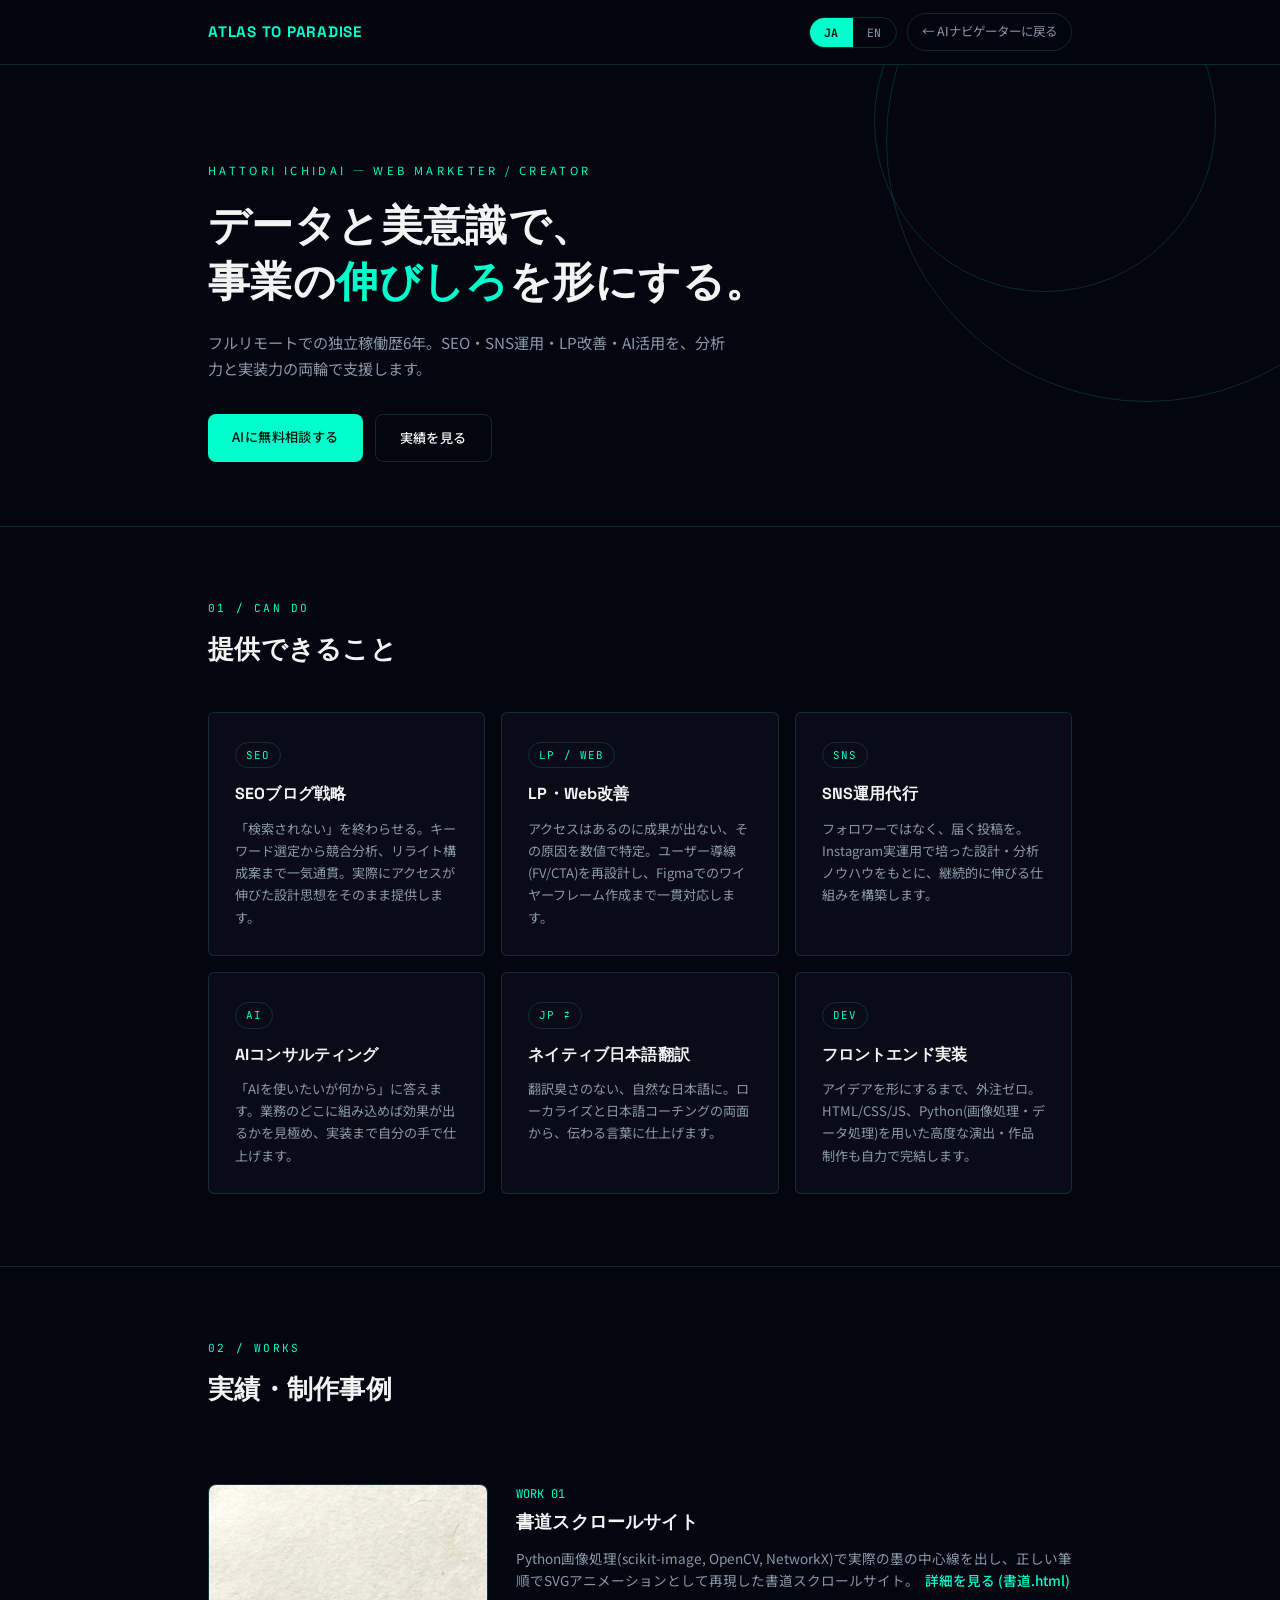
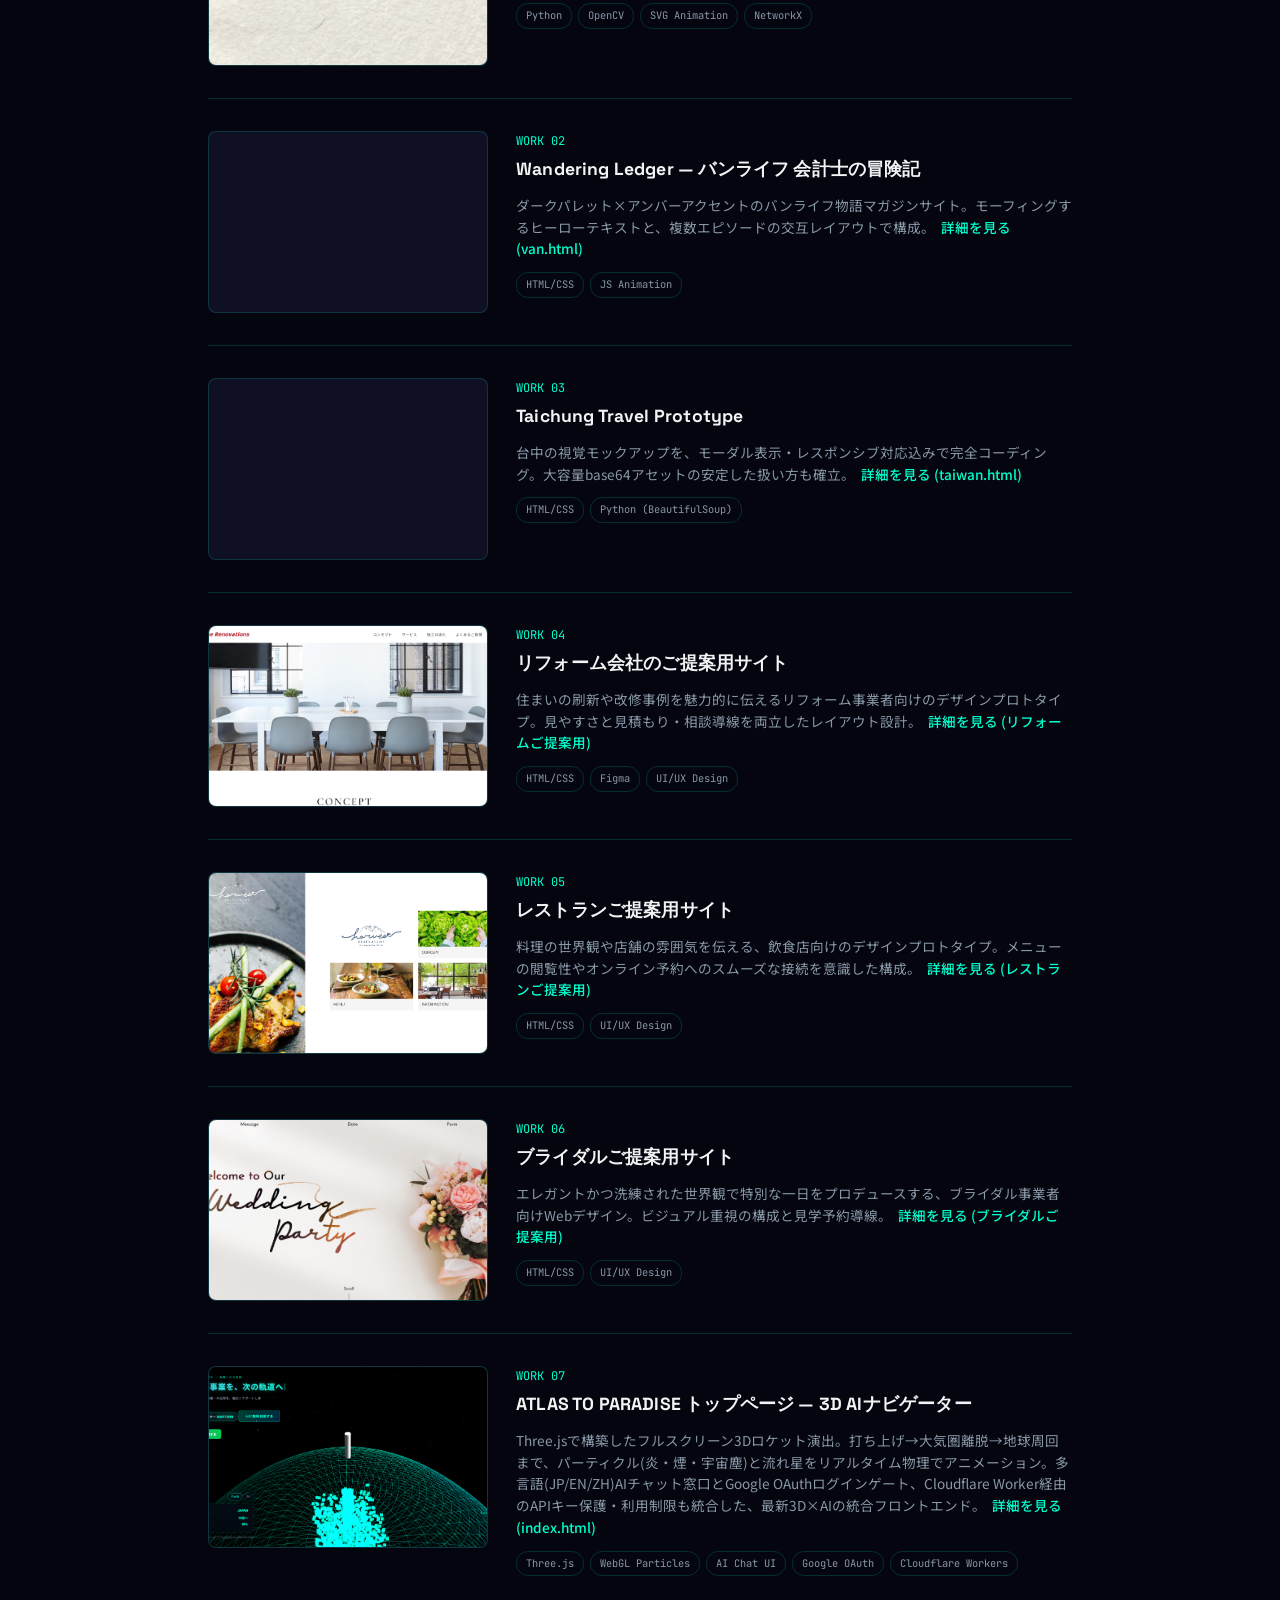
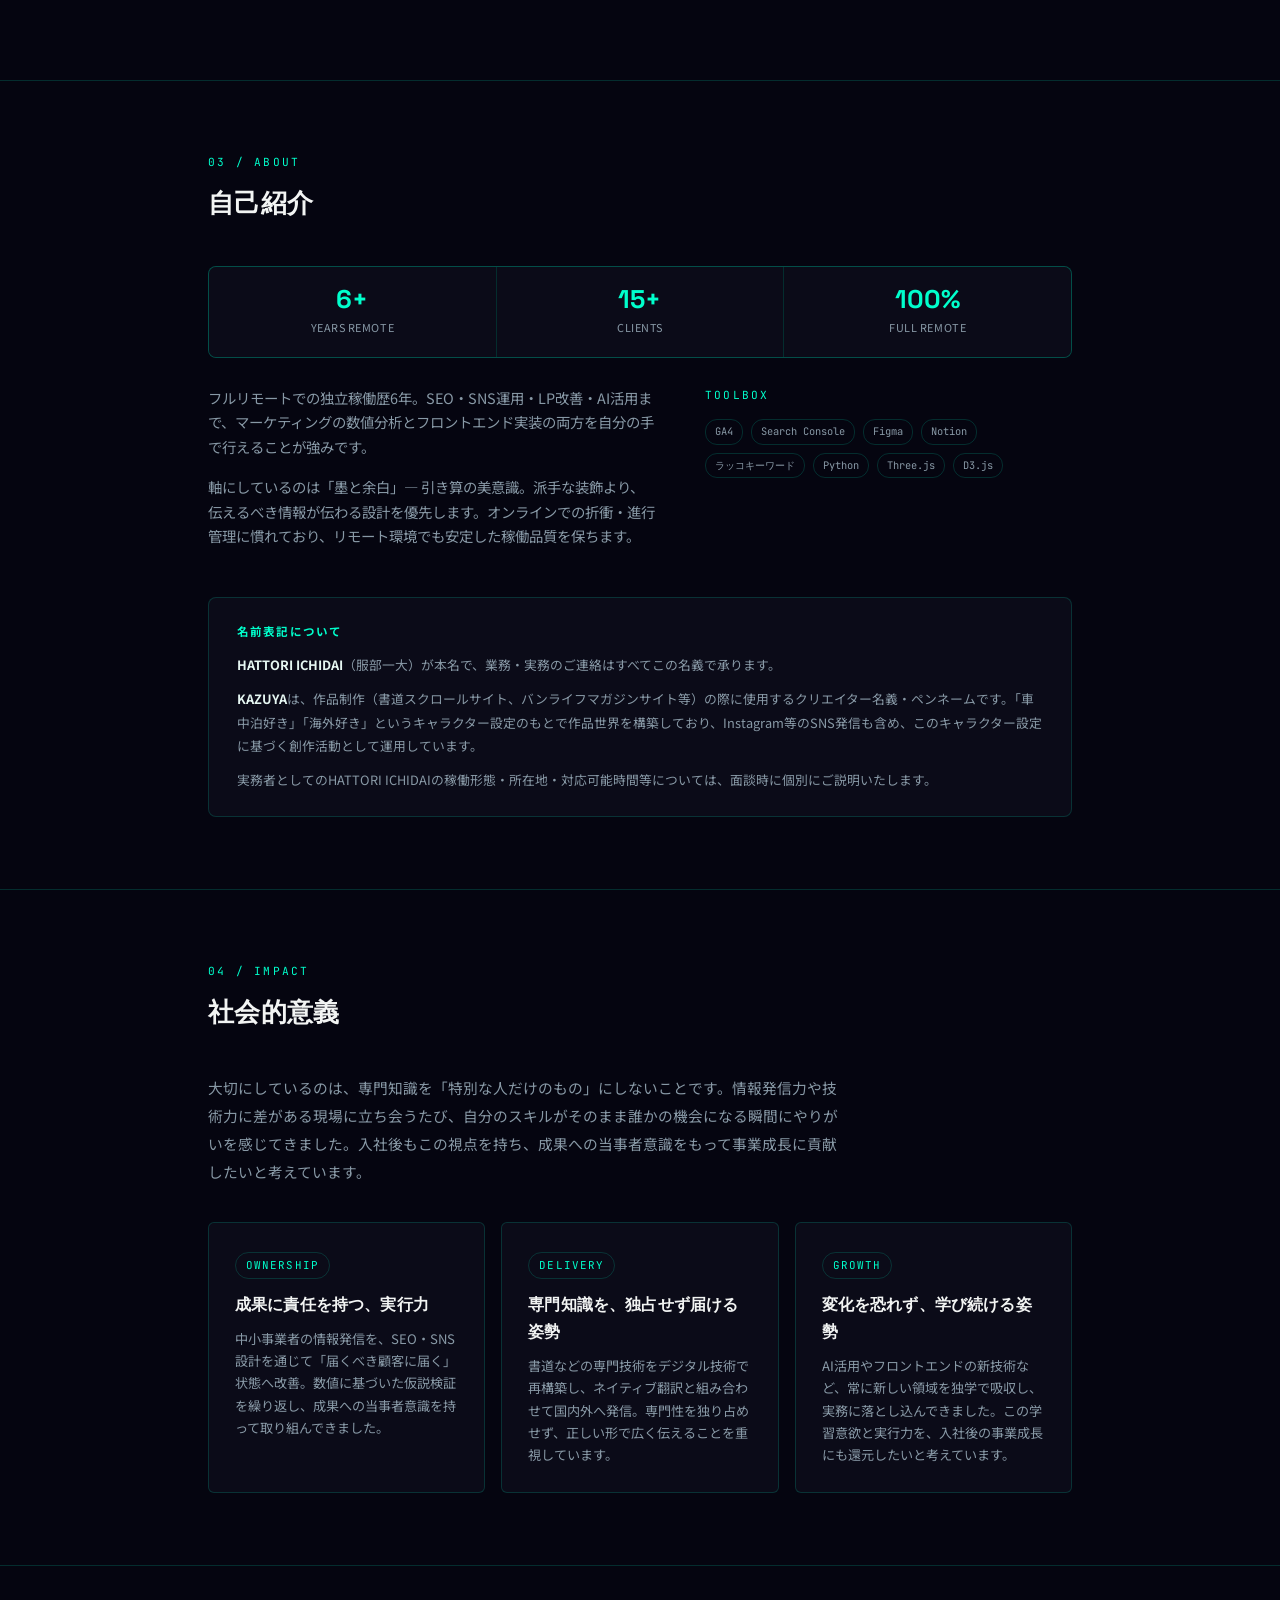
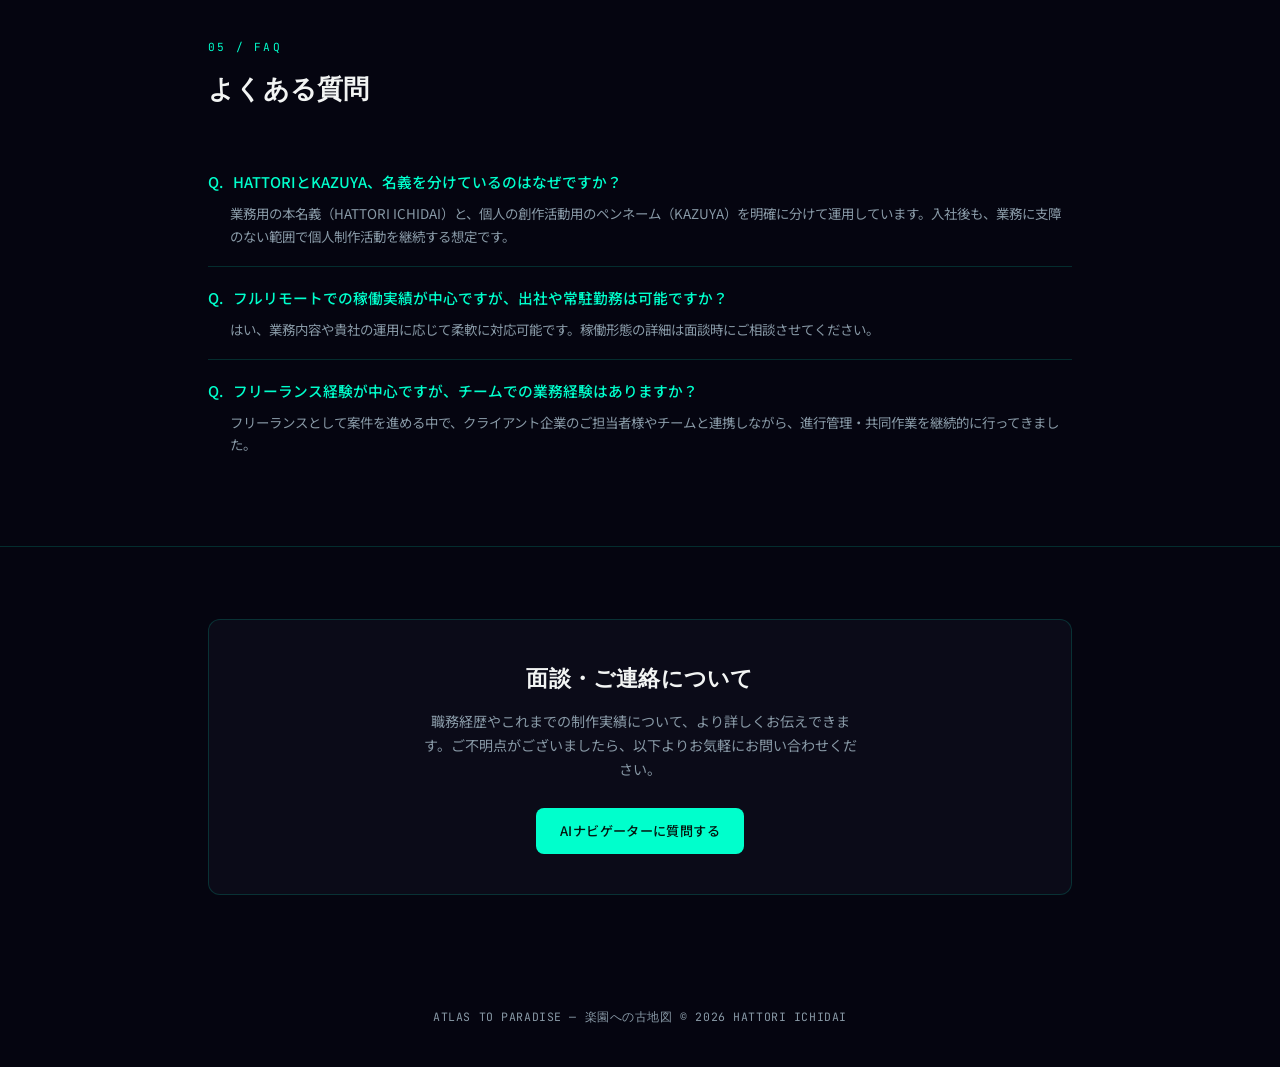
==== commit 88dbf47f: "Add files via upload" ====
--- a/profile.html
+++ b/profile.html
@@ -110,6 +110,13 @@
   .toolbox .chip{transition:transform .25s ease,border-color .25s ease,color .25s ease;}
   .toolbox .chip:hover{transform:translateY(-2px);border-color:var(--accent);color:var(--accent);}
 
+  .name-note{margin-top:32px;background:var(--surface);border:1px solid var(--line);border-radius:8px;
+     padding:24px 28px;}
+  .name-note-title{font-size:0.72rem;letter-spacing:0.1em;color:var(--accent);margin-bottom:12px;font-weight:700;}
+  .name-note p{font-size:0.8rem;color:var(--text-dim);line-height:1.85;margin-bottom:10px;}
+  .name-note p:last-child{margin-bottom:0;}
+  .name-note strong{color:#e6f7f2;}
+
   .about-stats{display:grid;grid-template-columns:repeat(3,1fr);gap:1px;background:var(--line);
      border:1px solid var(--line);border-radius:8px;overflow:hidden;margin-bottom:28px;}
   .about-stat{background:var(--surface);padding:20px 16px;text-align:center;}
@@ -123,13 +130,6 @@
   /* impact */
   .impact-lead{font-size:0.92rem;color:var(--text-dim);max-width:640px;margin-bottom:36px;line-height:1.9;}
 
-  /* price */
-  .price-grid{display:grid;grid-template-columns:repeat(3,1fr);gap:16px;}
-  .price-card{background:var(--surface);border:1px solid var(--line);border-radius:8px;padding:26px;}
-  .price-card .name{font-size:0.85rem;font-weight:500;margin-bottom:6px;}
-  .price-card .amount{font-family:'Space Grotesk',sans-serif;font-size:1.5rem;color:var(--accent);font-weight:700;margin-bottom:12px;}
-  .price-card .desc{font-size:0.78rem;color:var(--text-dim);}
-
   /* faq */
   .faq-item{padding:18px 0;border-bottom:1px solid var(--line);}
   .faq-item:last-child{border-bottom:none;}
@@ -149,7 +149,6 @@
     .work-item{grid-template-columns:1fr;}
     .work-media img, .work-media video{height:auto;max-height:220px;}
     .about-grid{grid-template-columns:1fr;}
-    .price-grid{grid-template-columns:1fr;}
   }
 </style>
 </head>
@@ -170,9 +169,9 @@
 
 <header class="hero">
   <div class="wrap">
-    <div class="eyebrow" data-i18n="heroEyebrow">HATTORI — WEB MARKETER / CREATOR</div>
+    <div class="eyebrow" data-i18n="heroEyebrow">HATTORI ICHIDAI — WEB MARKETER / CREATOR</div>
     <h1 data-i18n-html="heroH1">データと美意識で、<br>事業の<span>伸びしろ</span>を形にする。</h1>
-    <p data-i18n="heroP">6年間、旅をしながら独立稼働してきたWebマーケター。SEO・SNS運用・LP改善・AI活用を、分析力と実装力の両輪で支援します。</p>
+    <p data-i18n="heroP">フルリモートでの独立稼働歴6年。SEO・SNS運用・LP改善・AI活用を、分析力と実装力の両輪で支援します。</p>
     <div class="hero-ctas">
       <a href="index.html" class="btn btn-primary" data-i18n="heroCta1">AIに無料相談する</a>
       <a href="#works" class="btn btn-ghost" data-i18n="heroCta2">実績を見る</a>
@@ -293,7 +292,7 @@
         <h3 data-i18n="w4h">リフォーム会社のご提案用サイト</h3>
         <p data-i18n-html="w4p">
           住まいの刷新や改修事例を魅力的に伝えるリフォーム事業者向けのデザインプロトタイプ。見やすさと見積もり・相談導線を両立したレイアウト設計。
-          <a href="リフォーム.html">詳細を見る (リフォーム.html)</a>
+          <a href="https://2026webai-lab.github.io/-/">詳細を見る (リフォームご提案用)</a>
         </p>
         <div class="stack">
           <span class="chip">HTML/CSS</span><span class="chip">Figma</span><span class="chip">UI/UX Design</span>
@@ -311,7 +310,7 @@
         <h3 data-i18n="w5h">レストランご提案用サイト</h3>
         <p data-i18n-html="w5p">
           料理の世界観や店舗の雰囲気を伝える、飲食店向けのデザインプロトタイプ。メニューの閲覧性やオンライン予約へのスムーズな接続を意識した構成。
-          <a href="レストラン.html">詳細を見る (レストラン.html)</a>
+          <a href="https://2026webai-lab.github.io/resutorant/">詳細を見る (レストランご提案用)</a>
         </p>
         <div class="stack">
           <span class="chip">HTML/CSS</span><span class="chip">UI/UX Design</span>
@@ -329,7 +328,7 @@
         <h3 data-i18n="w6h">ブライダルご提案用サイト</h3>
         <p data-i18n-html="w6p">
           エレガントかつ洗練された世界観で特別な一日をプロデュースする、ブライダル事業者向けWebデザイン。ビジュアル重視の構成と見学予約導線。
-          <a href="ブライダル.html">詳細を見る (ブライダル.html)</a>
+          <a href="https://2026webai-lab.github.io/buraidaru/">詳細を見る (ブライダルご提案用)</a>
         </p>
         <div class="stack">
           <span class="chip">HTML/CSS</span><span class="chip">UI/UX Design</span>
@@ -367,13 +366,13 @@
     </div>
     <div class="about-stats reveal">
       <div class="about-stat"><div class="num">6+</div><div class="lbl">YEARS REMOTE</div></div>
-      <div class="about-stat"><div class="num">13</div><div class="lbl">COUNTRIES</div></div>
       <div class="about-stat"><div class="num">15+</div><div class="lbl">CLIENTS</div></div>
+      <div class="about-stat"><div class="num">100%</div><div class="lbl">FULL REMOTE</div></div>
     </div>
     <div class="about-grid">
       <div class="reveal">
-        <p data-i18n="aboutP1">冬は東南アジア・東アジアを拠点に、春夏は日本でバンライフをしながら活動する、旅するWebマーケター兼クリエイター。6年間、フルリモートでの独立稼働を続けています。</p>
-        <p data-i18n="aboutP2">軸にしているのは「墨と余白」— 引き算の美意識。派手な装飾より、伝えるべき情報が伝わる設計を優先します。マーケティングの数値分析と、Three.js/D3.jsを用いたフロントエンド実装の両方を自分の手で行えることが強みです。</p>
+        <p data-i18n="aboutP1">フルリモートでの独立稼働歴6年。SEO・SNS運用・LP改善・AI活用まで、マーケティングの数値分析とフロントエンド実装の両方を自分の手で行えることが強みです。</p>
+        <p data-i18n="aboutP2">軸にしているのは「墨と余白」— 引き算の美意識。派手な装飾より、伝えるべき情報が伝わる設計を優先します。オンラインでの折衝・進行管理に慣れており、リモート環境でも安定した稼働品質を保ちます。</p>
       </div>
       <div class="reveal">
         <div class="section-num mono" style="margin-bottom:14px;">TOOLBOX</div>
@@ -384,6 +383,12 @@
         </div>
       </div>
     </div>
+    <div class="name-note reveal">
+      <div class="name-note-title" data-i18n="nameNoteTitle">名前表記について</div>
+      <p data-i18n-html="nameNoteP1"><strong>HATTORI ICHIDAI</strong>（服部一大）が本名で、業務・実務のご連絡はすべてこの名義で承ります。</p>
+      <p data-i18n-html="nameNoteP2"><strong>KAZUYA</strong>は、作品制作（書道スクロールサイト、バンライフマガジンサイト等）の際に使用するクリエイター名義・ペンネームです。「車中泊好き」「海外好き」というキャラクター設定のもとで作品世界を構築しており、Instagram等のSNS発信も含め、このキャラクター設定に基づく創作活動として運用しています。</p>
+      <p data-i18n="nameNoteP3">実務者としてのHATTORI ICHIDAIの稼働形態・所在地・対応可能時間等については、面談時に個別にご説明いたします。</p>
+    </div>
   </div>
 </section>
 
@@ -393,95 +398,69 @@
       <div class="section-num mono">04 / IMPACT</div>
       <h2 data-i18n="impactTitle">社会的意義</h2>
     </div>
-    <p class="impact-lead reveal" data-i18n="impactLead">Webの力は、都市部の大企業だけのものではない。旅先で出会う地方の小さな事業者にこそ、正しく届けば売上と雇用が生まれる余地がある。だからこそ、専門知識を独り占めせず、現場に還元することを大切にしています。</p>
+    <p class="impact-lead reveal" data-i18n="impactLead">大切にしているのは、専門知識を「特別な人だけのもの」にしないことです。情報発信力や技術力に差がある現場に立ち会うたび、自分のスキルがそのまま誰かの機会になる瞬間にやりがいを感じてきました。入社後もこの視点を持ち、成果への当事者意識をもって事業成長に貢献したいと考えています。</p>
     <div class="grid-3">
       <div class="skill-card reveal">
-        <div class="tag mono">LOCAL</div>
-        <h3 data-i18n="impact1h">地方・中小事業者の売上を、正しく伸ばす</h3>
-        <p data-i18n="impact1p">情報発信力の弱さで埋もれていた地方の店舗・事業者を、SEOとSNS設計で本来届くべき顧客に届ける。地域経済に人とお金が循環する仕組みづくりに貢献します。</p>
+        <div class="tag mono">OWNERSHIP</div>
+        <h3 data-i18n="impact1h">成果に責任を持つ、実行力</h3>
+        <p data-i18n="impact1p">中小事業者の情報発信を、SEO・SNS設計を通じて「届くべき顧客に届く」状態へ改善。数値に基づいた仮説検証を繰り返し、成果への当事者意識を持って取り組んできました。</p>
       </div>
       <div class="skill-card reveal">
-        <div class="tag mono">CULTURE</div>
-        <h3 data-i18n="impact2h">日本文化を、次の世代・海外へつなぐ</h3>
-        <p data-i18n="impact2p">書道など、失われつつある日本の技術・美意識をデジタル技術で記録・再構築。ネイティブ翻訳と組み合わせ、国内外へ正しく、美しく伝えます。</p>
+        <div class="tag mono">DELIVERY</div>
+        <h3 data-i18n="impact2h">専門知識を、独占せず届ける姿勢</h3>
+        <p data-i18n="impact2p">書道などの専門技術をデジタル技術で再構築し、ネイティブ翻訳と組み合わせて国内外へ発信。専門性を独り占めせず、正しい形で広く伝えることを重視しています。</p>
       </div>
       <div class="skill-card reveal">
-        <div class="tag mono">ACCESS</div>
-        <h3 data-i18n="impact3h">AIを、専門家だけのものにしない</h3>
-        <p data-i18n="impact3p">「AIは難しそう」で足踏みする個人・小規模事業者に、実務目線でAI活用を翻訳して届ける。技術格差を、機会格差にしないための伴走を続けます。</p>
+        <div class="tag mono">GROWTH</div>
+        <h3 data-i18n="impact3h">変化を恐れず、学び続ける姿勢</h3>
+        <p data-i18n="impact3p">AI活用やフロントエンドの新技術など、常に新しい領域を独学で吸収し、実務に落とし込んできました。この学習意欲と実行力を、入社後の事業成長にも還元したいと考えています。</p>
       </div>
     </div>
   </div>
 </section>
 
-<section id="price">
+<section id="faq">
   <div class="wrap">
     <div class="section-head">
-      <div class="section-num mono">05 / PRICE</div>
-      <h2 data-i18n="priceTitle">支援メニューの目安</h2>
-    </div>
-    <div class="price-grid">
-      <div class="price-card">
-        <div class="name" data-i18n="price1n">SEO現状分析レポート</div>
-        <div class="amount">¥30,000〜</div>
-        <div class="desc" data-i18n="price1d">現状の課題を洗い出し、優先度付きで改善提案します。</div>
-      </div>
-      <div class="price-card">
-        <div class="name" data-i18n="price2n">LP構成案作成</div>
-        <div class="amount">¥50,000〜</div>
-        <div class="desc" data-i18n="price2d">導線設計からワイヤーフレームまで作成します。</div>
-      </div>
-      <div class="price-card">
-        <div class="name" data-i18n="price3n">SNS運用代行</div>
-        <div class="amount" data-i18n="price3amt">¥50,000〜/月</div>
-        <div class="desc" data-i18n="price3d">投稿設計・分析・改善サイクルを継続的に回します。</div>
-      </div>
+      <div class="section-num mono">05 / FAQ</div>
+      <h2 data-i18n="faqTitle">よくある質問</h2>
+    </div>
+    <div class="faq-item">
+      <div class="q"><span>Q.</span><span data-i18n="faq1q">HATTORIとKAZUYA、名義を分けているのはなぜですか？</span></div>
+      <div class="a" data-i18n="faq1a">業務用の本名義（HATTORI ICHIDAI）と、個人の創作活動用のペンネーム（KAZUYA）を明確に分けて運用しています。入社後も、業務に支障のない範囲で個人制作活動を継続する想定です。</div>
+    </div>
+    <div class="faq-item">
+      <div class="q"><span>Q.</span><span data-i18n="faq2q">フルリモートでの稼働実績が中心ですが、出社や常駐勤務は可能ですか？</span></div>
+      <div class="a" data-i18n="faq2a">はい、業務内容や貴社の運用に応じて柔軟に対応可能です。稼働形態の詳細は面談時にご相談させてください。</div>
+    </div>
+    <div class="faq-item">
+      <div class="q"><span>Q.</span><span data-i18n="faq3q">フリーランス経験が中心ですが、チームでの業務経験はありますか？</span></div>
+      <div class="a" data-i18n="faq3a">フリーランスとして案件を進める中で、クライアント企業のご担当者様やチームと連携しながら、進行管理・共同作業を継続的に行ってきました。</div>
     </div>
   </div>
 </section>
 
-<section id="faq">
-  <div class="wrap">
-    <div class="section-head">
-      <div class="section-num mono">06 / FAQ</div>
-      <h2 data-i18n="faqTitle">よくある質問</h2>
-    </div>
-    <div class="faq-item">
-      <div class="q"><span>Q.</span><span data-i18n="faq1q">予算が少なくても相談できますか？</span></div>
-      <div class="a" data-i18n="faq1a">はい。まずは無料相談で状況をお聞きし、予算に合う進め方を一緒に考えます。</div>
-    </div>
-    <div class="faq-item">
-      <div class="q"><span>Q.</span><span data-i18n="faq2q">継続契約は必須ですか？</span></div>
-      <div class="a" data-i18n="faq2a">単発のご依頼も対応可能です。まずはスポットでご相談いただくケースも多いです。</div>
-    </div>
-    <div class="faq-item">
-      <div class="q"><span>Q.</span><span data-i18n="faq3q">海外在住でもやり取りは問題ないですか？</span></div>
-      <div class="a" data-i18n="faq3a">フルリモートでの稼働が前提のため、オンラインでのやり取りに慣れています。時差のみ事前にご相談ください。</div>
+<section id="contact" style="border-bottom:none;">
+  <div class="wrap">
+    <div class="contact-box">
+      <h2 data-i18n="contactTitle">面談・ご連絡について</h2>
+      <p data-i18n="contactP">職務経歴やこれまでの制作実績について、より詳しくお伝えできます。ご不明点がございましたら、以下よりお気軽にお問い合わせください。</p>
+      <a href="index.html" class="btn btn-primary" data-i18n="contactCta">AIナビゲーターに質問する</a>
     </div>
   </div>
 </section>
 
-<section id="contact" style="border-bottom:none;">
-  <div class="wrap">
-    <div class="contact-box">
-      <h2 data-i18n="contactTitle">まずは無料でご相談ください</h2>
-      <p data-i18n="contactP">貴社サイトのURLを送っていただければ、ファーストビューの簡易診断を無料でお返しします。</p>
-      <a href="index.html" class="btn btn-primary" data-i18n="contactCta">AIナビゲーターで相談を始める</a>
-    </div>
-  </div>
-</section>
-
 <footer>
-  <div class="wrap mono">ATLAS TO PARADISE — 楽園への古地図 © 2026 HATTORI</div>
+  <div class="wrap mono">ATLAS TO PARADISE — 楽園への古地図 © 2026 HATTORI ICHIDAI</div>
 </footer>
 
 <script>
 const I18N = {
   ja:{
     backLink:"← AIナビゲーターに戻る",
-    heroEyebrow:"HATTORI — WEB MARKETER / CREATOR",
+    heroEyebrow:"HATTORI ICHIDAI — WEB MARKETER / CREATOR",
     heroH1:"データと美意識で、<br>事業の<span>伸びしろ</span>を形にする。",
-    heroP:"6年間、旅をしながら独立稼働してきたWebマーケター。SEO・SNS運用・LP改善・AI活用を、分析力と実装力の両輪で支援します。",
+    heroP:"フルリモートでの独立稼働歴6年。SEO・SNS運用・LP改善・AI活用を、分析力と実装力の両輪で支援します。",
     heroCta1:"AIに無料相談する",
     heroCta2:"実績を見る",
     candooTitle:"提供できること",
@@ -505,41 +484,41 @@
     w3h:"Taichung Travel Prototype",
     w3p:'台中の視覚モックアップを、モーダル表示・レスポンシブ対応込みで完全コーディング。大容量base64アセットの安定した扱い方も確立。<a href="taiwan.html">詳細を見る (taiwan.html)</a>',
     w4h:"リフォーム会社のご提案用サイト",
-    w4p:'住まいの刷新や改修事例を魅力的に伝えるリフォーム事業者向けのデザインプロトタイプ。見やすさと見積もり・相談導線を両立したレイアウト設計。<a href="リフォーム.html">詳細を見る (リフォーム.html)</a>',
+    w4p:'住まいの刷新や改修事例を魅力的に伝えるリフォーム事業者向けのデザインプロトタイプ。見やすさと見積もり・相談導線を両立したレイアウト設計。<a href="https://2026webai-lab.github.io/-/">詳細を見る (リフォームご提案用)</a>',
     w5h:"レストランご提案用サイト",
-    w5p:'料理の世界観や店舗の雰囲気を伝える、飲食店向けのデザインプロトタイプ。メニューの閲覧性やオンライン予約へのスムーズな接続を意識した構成。<a href="レストラン.html">詳細を見る (レストラン.html)</a>',
+    w5p:'料理の世界観や店舗の雰囲気を伝える、飲食店向けのデザインプロトタイプ。メニューの閲覧性やオンライン予約へのスムーズな接続を意識した構成。<a href="https://2026webai-lab.github.io/resutorant/">詳細を見る (レストランご提案用)</a>',
     w6h:"ブライダルご提案用サイト",
-    w6p:'エレガントかつ洗練された世界観で特別な一日をプロデュースする、ブライダル事業者向けWebデザイン。ビジュアル重視の構成と見学予約導線。<a href="ブライダル.html">詳細を見る (ブライダル.html)</a>',
+    w6p:'エレガントかつ洗練された世界観で特別な一日をプロデュースする、ブライダル事業者向けWebデザイン。ビジュアル重視の構成と見学予約導線。<a href="https://2026webai-lab.github.io/buraidaru/">詳細を見る (ブライダルご提案用)</a>',
     w7h:"ATLAS TO PARADISE トップページ — 3D AIナビゲーター",
     w7p:'Three.jsで構築したフルスクリーン3Dロケット演出。打ち上げ→大気圏離脱→地球周回まで、パーティクル(炎・煙・宇宙塵)と流れ星をリアルタイム物理でアニメーション。多言語(JP/EN/ZH)AIチャット窓口とGoogle OAuthログインゲート、Cloudflare Worker経由のAPIキー保護・利用制限も統合した、最新3D×AIの統合フロントエンド。<a href="index.html">詳細を見る (index.html)</a>',
     aboutTitle:"自己紹介",
-    aboutP1:"冬は東南アジア・東アジアを拠点に、春夏は日本でバンライフをしながら活動する、旅するWebマーケター兼クリエイター。6年間、フルリモートでの独立稼働を続けています。",
-    aboutP2:"軸にしているのは「墨と余白」— 引き算の美意識。派手な装飾より、伝えるべき情報が伝わる設計を優先します。マーケティングの数値分析と、Three.js/D3.jsを用いたフロントエンド実装の両方を自分の手で行えることが強みです。",
+    aboutP1:"フルリモートでの独立稼働歴6年。SEO・SNS運用・LP改善・AI活用まで、マーケティングの数値分析とフロントエンド実装の両方を自分の手で行えることが強みです。",
+    aboutP2:"軸にしているのは「墨と余白」— 引き算の美意識。派手な装飾より、伝えるべき情報が伝わる設計を優先します。オンラインでの折衝・進行管理に慣れており、リモート環境でも安定した稼働品質を保ちます。",
+    nameNoteTitle:"名前表記について",
+    nameNoteP1:"<strong>HATTORI ICHIDAI</strong>（服部一大）が本名で、業務・実務のご連絡はすべてこの名義で承ります。",
+    nameNoteP2:"<strong>KAZUYA</strong>は、作品制作（書道スクロールサイト、バンライフマガジンサイト等）の際に使用するクリエイター名義・ペンネームです。「車中泊好き」「海外好き」というキャラクター設定のもとで作品世界を構築しており、Instagram等のSNS発信も含め、このキャラクター設定に基づく創作活動として運用しています。",
+    nameNoteP3:"実務者としてのHATTORI ICHIDAIの稼働形態・所在地・対応可能時間等については、面談時に個別にご説明いたします。",
     impactTitle:"社会的意義",
-    impactLead:"Webの力は、都市部の大企業だけのものではない。旅先で出会う地方の小さな事業者にこそ、正しく届けば売上と雇用が生まれる余地がある。だからこそ、専門知識を独り占めせず、現場に還元することを大切にしています。",
-    impact1h:"地方・中小事業者の売上を、正しく伸ばす",
-    impact1p:"情報発信力の弱さで埋もれていた地方の店舗・事業者を、SEOとSNS設計で本来届くべき顧客に届ける。地域経済に人とお金が循環する仕組みづくりに貢献します。",
-    impact2h:"日本文化を、次の世代・海外へつなぐ",
-    impact2p:"書道など、失われつつある日本の技術・美意識をデジタル技術で記録・再構築。ネイティブ翻訳と組み合わせ、国内外へ正しく、美しく伝えます。",
-    impact3h:"AIを、専門家だけのものにしない",
-    impact3p:"「AIは難しそう」で足踏みする個人・小規模事業者に、実務目線でAI活用を翻訳して届ける。技術格差を、機会格差にしないための伴走を続けます。",
-    priceTitle:"支援メニューの目安",
-    price1n:"SEO現状分析レポート", price1d:"現状の課題を洗い出し、優先度付きで改善提案します。",
-    price2n:"LP構成案作成", price2d:"導線設計からワイヤーフレームまで作成します。",
-    price3n:"SNS運用代行", price3d:"投稿設計・分析・改善サイクルを継続的に回します。", price3amt:"¥50,000〜/月",
+    impactLead:"大切にしているのは、専門知識を「特別な人だけのもの」にしないことです。情報発信力や技術力に差がある現場に立ち会うたび、自分のスキルがそのまま誰かの機会になる瞬間にやりがいを感じてきました。入社後もこの視点を持ち、成果への当事者意識をもって事業成長に貢献したいと考えています。",
+    impact1h:"成果に責任を持つ、実行力",
+    impact1p:"中小事業者の情報発信を、SEO・SNS設計を通じて「届くべき顧客に届く」状態へ改善。数値に基づいた仮説検証を繰り返し、成果への当事者意識を持って取り組んできました。",
+    impact2h:"専門知識を、独占せず届ける姿勢",
+    impact2p:"書道などの専門技術をデジタル技術で再構築し、ネイティブ翻訳と組み合わせて国内外へ発信。専門性を独り占めせず、正しい形で広く伝えることを重視しています。",
+    impact3h:"変化を恐れず、学び続ける姿勢",
+    impact3p:"AI活用やフロントエンドの新技術など、常に新しい領域を独学で吸収し、実務に落とし込んできました。この学習意欲と実行力を、入社後の事業成長にも還元したいと考えています。",
     faqTitle:"よくある質問",
-    faq1q:"予算が少なくても相談できますか？", faq1a:"はい。まずは無料相談で状況をお聞きし、予算に合う進め方を一緒に考えます。",
-    faq2q:"継続契約は必須ですか？", faq2a:"単発のご依頼も対応可能です。まずはスポットでご相談いただくケースも多いです。",
-    faq3q:"海外在住でもやり取りは問題ないですか？", faq3a:"フルリモートでの稼働が前提のため、オンラインでのやり取りに慣れています。時差のみ事前にご相談ください。",
-    contactTitle:"まずは無料でご相談ください",
-    contactP:"貴社サイトのURLを送っていただければ、ファーストビューの簡易診断を無料でお返しします。",
-    contactCta:"AIナビゲーターで相談を始める"
+    faq1q:"HATTORIとKAZUYA、名義を分けているのはなぜですか？", faq1a:"業務用の本名義（HATTORI ICHIDAI）と、個人の創作活動用のペンネーム（KAZUYA）を明確に分けて運用しています。入社後も、業務に支障のない範囲で個人制作活動を継続する想定です。",
+    faq2q:"フルリモートでの稼働実績が中心ですが、出社や常駐勤務は可能ですか？", faq2a:"はい、業務内容や貴社の運用に応じて柔軟に対応可能です。稼働形態の詳細は面談時にご相談させてください。",
+    faq3q:"フリーランス経験が中心ですが、チームでの業務経験はありますか？", faq3a:"フリーランスとして案件を進める中で、クライアント企業のご担当者様やチームと連携しながら、進行管理・共同作業を継続的に行ってきました。",
+    contactTitle:"面談・ご連絡について",
+    contactP:"職務経歴やこれまでの制作実績について、より詳しくお伝えできます。ご不明点がございましたら、以下よりお気軽にお問い合わせください。",
+    contactCta:"AIナビゲーターに質問する"
   },
   en:{
     backLink:"← Back to AI Navigator",
-    heroEyebrow:"HATTORI — WEB MARKETER / CREATOR",
+    heroEyebrow:"HATTORI ICHIDAI — WEB MARKETER / CREATOR",
     heroH1:"Turning data and craft<br>into <span>growth</span> for your business.",
-    heroP:"A web marketer who has worked fully remote while traveling for 6 years. Supporting SEO, SNS management, LP improvement, and AI adoption with both analysis and hands-on implementation.",
+    heroP:"6 years of independent, fully remote work. Supporting SEO, SNS management, LP improvement, and AI adoption with both analysis and hands-on implementation.",
     heroCta1:"Talk to the AI for free",
     heroCta2:"View works",
     candooTitle:"What I Offer",
@@ -563,35 +542,35 @@
     w3h:"Taichung Travel Prototype",
     w3p:'A pixel-faithful build of Taichung travel visual mockups, complete with modal dialogs and full responsive support. Established a stable approach for handling large base64-embedded assets. <a href="taiwan.html">View details (taiwan.html)</a>',
     w4h:"Renovation Company Proposal Site",
-    w4p:'A design prototype for renovation businesses that showcases refurbishment case studies. Layout balances visual appeal with clear quote/consultation flows. <a href="リフォーム.html">View details (リフォーム.html)</a>',
+    w4p:'A design prototype for renovation businesses that showcases refurbishment case studies. Layout balances visual appeal with clear quote/consultation flows. <a href="https://2026webai-lab.github.io/-/">View details (Renovation Proposal)</a>',
     w5h:"Restaurant Proposal Site",
-    w5p:'A design prototype for restaurants that conveys the cuisine\'s world and atmosphere. Built for easy menu browsing and a smooth path to online reservations. <a href="レストラン.html">View details (レストラン.html)</a>',
+    w5p:'A design prototype for restaurants that conveys the cuisine\'s world and atmosphere. Built for easy menu browsing and a smooth path to online reservations. <a href="https://2026webai-lab.github.io/resutorant/">View details (Restaurant Proposal)</a>',
     w6h:"Bridal Proposal Site",
-    w6p:'An elegant, refined web design for bridal businesses producing a couple\'s special day. Visual-first layout with a clear venue-tour booking flow. <a href="ブライダル.html">View details (ブライダル.html)</a>',
+    w6p:'An elegant, refined web design for bridal businesses producing a couple\'s special day. Visual-first layout with a clear venue-tour booking flow. <a href="https://2026webai-lab.github.io/buraidaru/">View details (Bridal Proposal)</a>',
     w7h:"ATLAS TO PARADISE Top Page — 3D AI Navigator",
     w7p:'A fullscreen 3D rocket sequence built with Three.js — launch, atmospheric exit, orbit — animated in real time with particle effects (fire, smoke, stardust) and shooting stars. Integrates a multilingual (JP/EN/ZH) AI chat desk, a Google OAuth login gate, and API key protection/rate limiting via Cloudflare Workers. <a href="index.html">View details (index.html)</a>',
     aboutTitle:"About",
-    aboutP1:"A traveling web marketer and creator, based across Southeast and East Asia in winter and living the van life in Japan through spring and summer. 6 years of fully remote independent work.",
-    aboutP2:"My guiding principle: \"ink and negative space\" — an aesthetic of subtraction. I prioritize designs that deliver the message clearly over flashy decoration. My strength is combining marketing data analysis with hands-on frontend implementation using Three.js/D3.js.",
+    aboutP1:"6 years of independent, fully remote work. From SEO and SNS management to LP improvement and AI adoption, my strength is handling both marketing data analysis and frontend implementation myself.",
+    aboutP2:"My guiding principle: \"ink and negative space\" — an aesthetic of subtraction. I prioritize designs that deliver the message clearly over flashy decoration. I'm comfortable with online negotiation and project management, and maintain consistent quality in a remote setting.",
+    nameNoteTitle:"About the Names",
+    nameNoteP1:"<strong>HATTORI ICHIDAI</strong> is my legal name, and all professional and business correspondence is handled under this name.",
+    nameNoteP2:"<strong>KAZUYA</strong> is a creator name / pen name used specifically for creative work (the calligraphy scroll site, the van-life magazine site, etc.). This name operates under a character setting — \"loves car camping,\" \"loves traveling abroad\" — and any related SNS content, including Instagram, is run as part of that creative persona.",
+    nameNoteP3:"Details of HATTORI ICHIDAI's working arrangement, location, and availability as a professional will be explained individually during an interview.",
     impactTitle:"Why It Matters",
-    impactLead:"The power of the web isn't only for big city companies. The small local businesses I meet while traveling have just as much room to grow revenue and jobs, if the right message reaches the right people. That's why I share what I know instead of keeping it to myself.",
-    impact1h:"Growing revenue for local & small businesses, the right way",
-    impact1p:"Local shops and businesses that were invisible online, reaching the customers they always deserved through SEO and SNS strategy — helping money and people circulate back into the local economy.",
-    impact2h:"Carrying Japanese culture forward, and outward",
-    impact2p:"Recording and rebuilding fading Japanese crafts and aesthetics, like calligraphy, using digital technology. Paired with native translation, so it's shared correctly and beautifully, at home and abroad.",
-    impact3h:"Keeping AI from becoming a privilege of experts",
-    impact3p:"Translating AI into practical, everyday use for individuals and small businesses who feel stuck by 'AI sounds too hard.' Ongoing support to keep a technology gap from becoming an opportunity gap.",
-    priceTitle:"Sample Pricing",
-    price1n:"SEO Audit Report", price1d:"Identify current issues and propose prioritized improvements.",
-    price2n:"LP Structure Design", price2d:"From flow design through to wireframes.",
-    price3n:"SNS Management", price3d:"Ongoing posting design, analysis, and improvement cycles.", price3amt:"¥50,000〜/monthly",
+    impactLead:"What matters most to me is not keeping specialized knowledge for a select few. Every time I've worked with people or businesses facing a gap in reach or technical skill, I've found real satisfaction in seeing my abilities directly become someone else's opportunity. I want to carry that same ownership of outcomes into contributing to your company's growth.",
+    impact1h:"Ownership: taking responsibility for results",
+    impact1p:"Improved small businesses' visibility through SEO and SNS strategy so they reach the customers they should. I've repeatedly tested hypotheses against real data, always with a strong sense of ownership over the outcome.",
+    impact2h:"Sharing expertise instead of gatekeeping it",
+    impact2p:"Rebuilt specialized crafts like calligraphy using digital technology and paired them with native translation to reach audiences at home and abroad — sharing expertise widely and accurately rather than keeping it to myself.",
+    impact3h:"Staying adaptable and never done learning",
+    impact3p:"I've continually taught myself new areas — from AI adoption to the latest frontend technologies — and put them straight into practice. I want to bring that same learning drive and execution to your company's growth.",
     faqTitle:"FAQ",
-    faq1q:"Can I consult even with a small budget?", faq1a:"Yes. Let's start with a free consultation to understand your situation and find an approach that fits your budget.",
-    faq2q:"Is an ongoing contract required?", faq2a:"One-off requests are also welcome — many clients start with a single spot consultation.",
-    faq3q:"Is working with someone based overseas an issue?", faq3a:"I work fully remote by default and am used to online collaboration. Just let me know about time-zone differences in advance.",
-    contactTitle:"Get a free consultation",
-    contactP:"Send your site's URL and I'll return a free quick diagnosis of your first-view (hero section).",
-    contactCta:"Start a chat with the AI Navigator"
+    faq1q:"Why do you use two names, HATTORI and KAZUYA?", faq1a:"I keep a clear separation between my professional legal name (HATTORI ICHIDAI) and a pen name used for personal creative work (KAZUYA). After joining a company, I'd continue personal creative projects only to the extent they don't interfere with work.",
+    faq2q:"Your track record is mainly fully remote — are you open to in-office or on-site work?", faq2a:"Yes, I can adapt flexibly depending on the role and your company's setup. I'm happy to discuss working arrangements in more detail during an interview.",
+    faq3q:"Your experience is mainly freelance — do you have experience working within a team?", faq3a:"While working as a freelancer, I've consistently collaborated with client-side teams and stakeholders on project management and joint work.",
+    contactTitle:"Interview & Contact",
+    contactP:"I'm happy to share more detail on my work history and past projects. If you have any questions, please feel free to reach out below.",
+    contactCta:"Ask the AI Navigator"
   }
 };
 
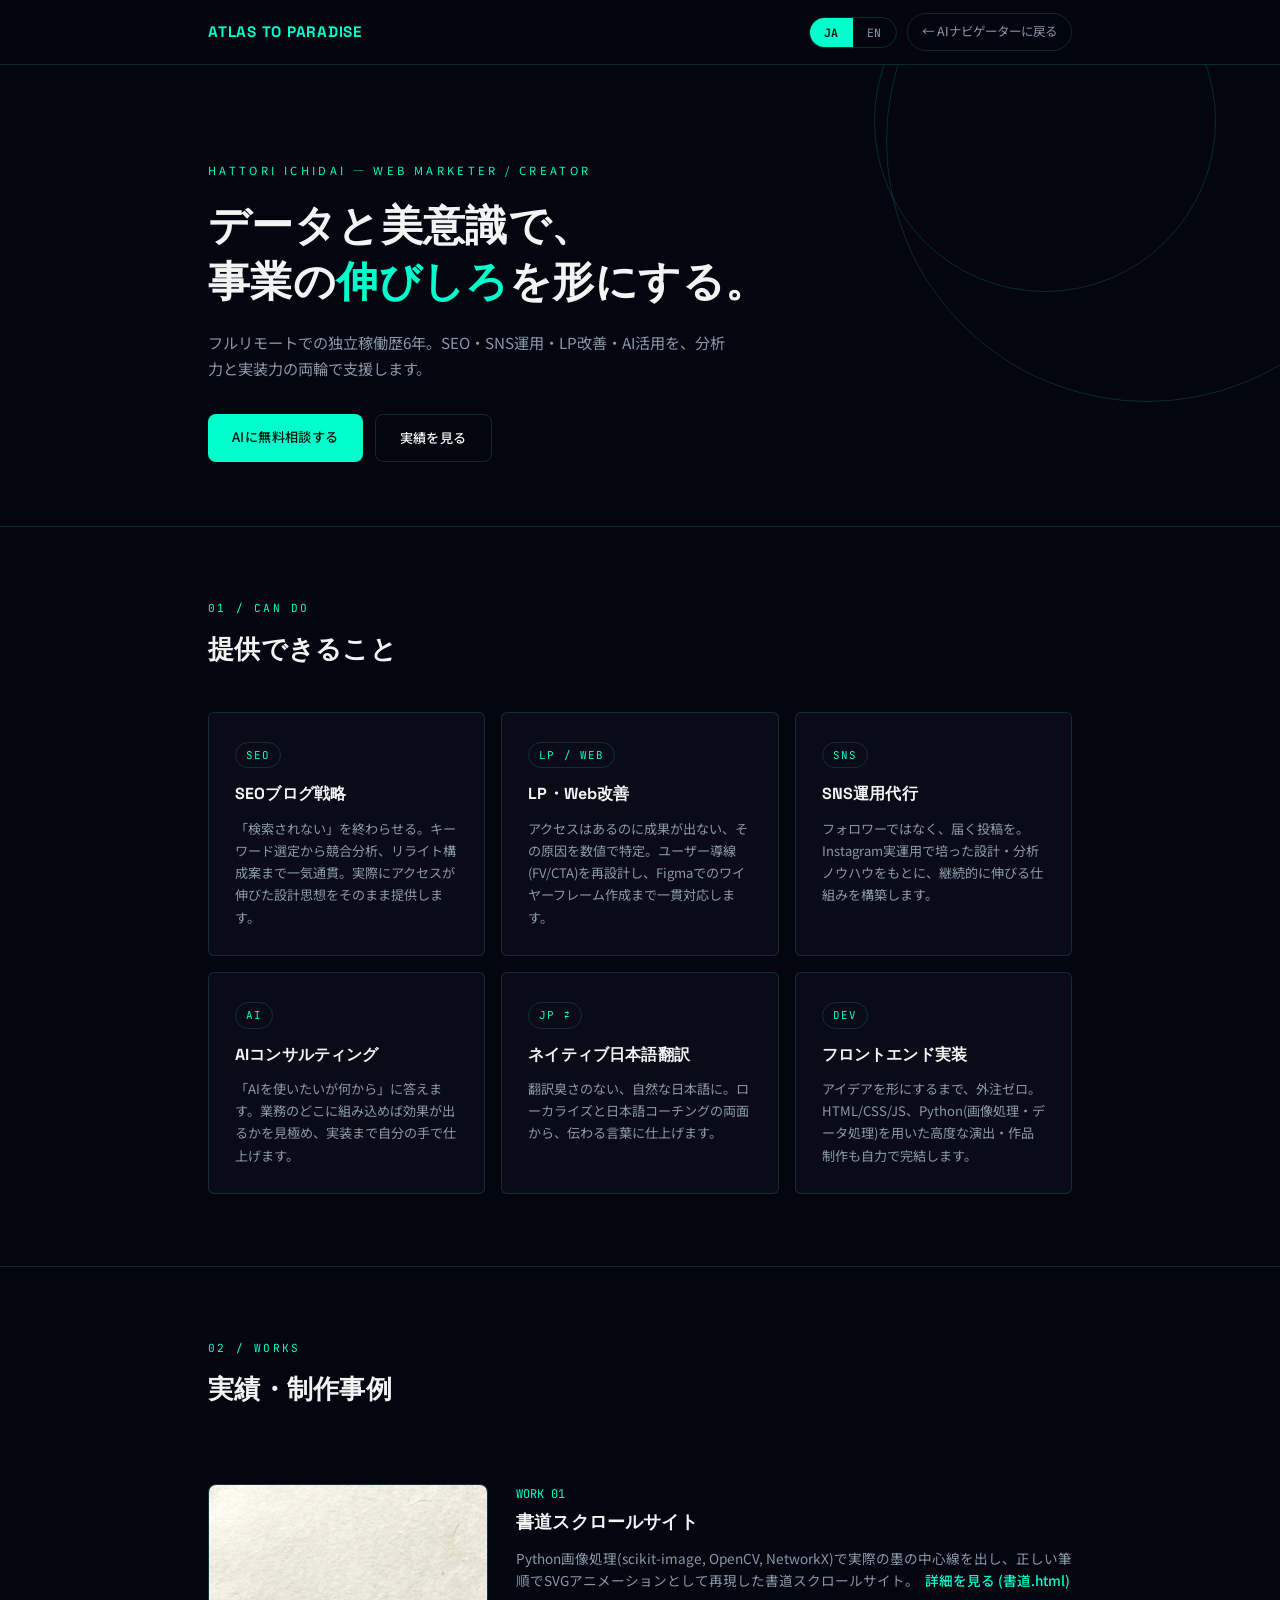
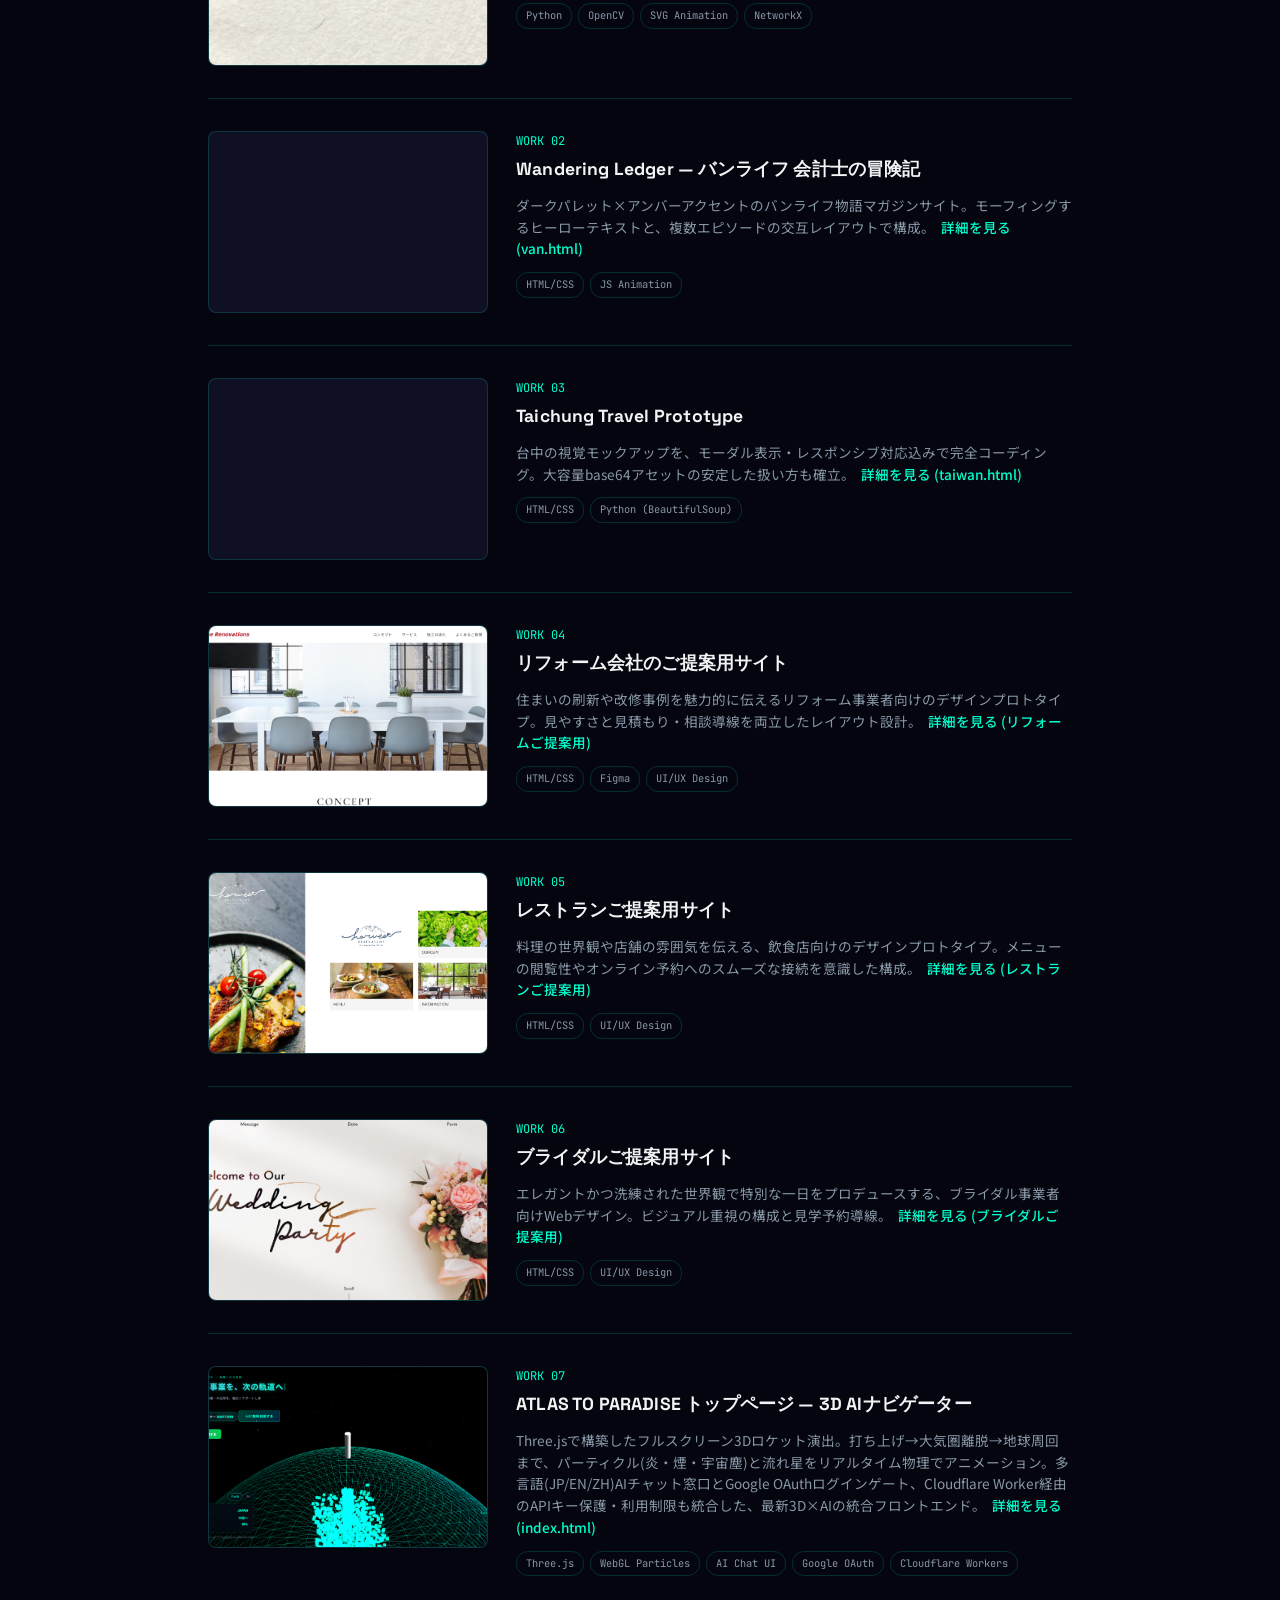
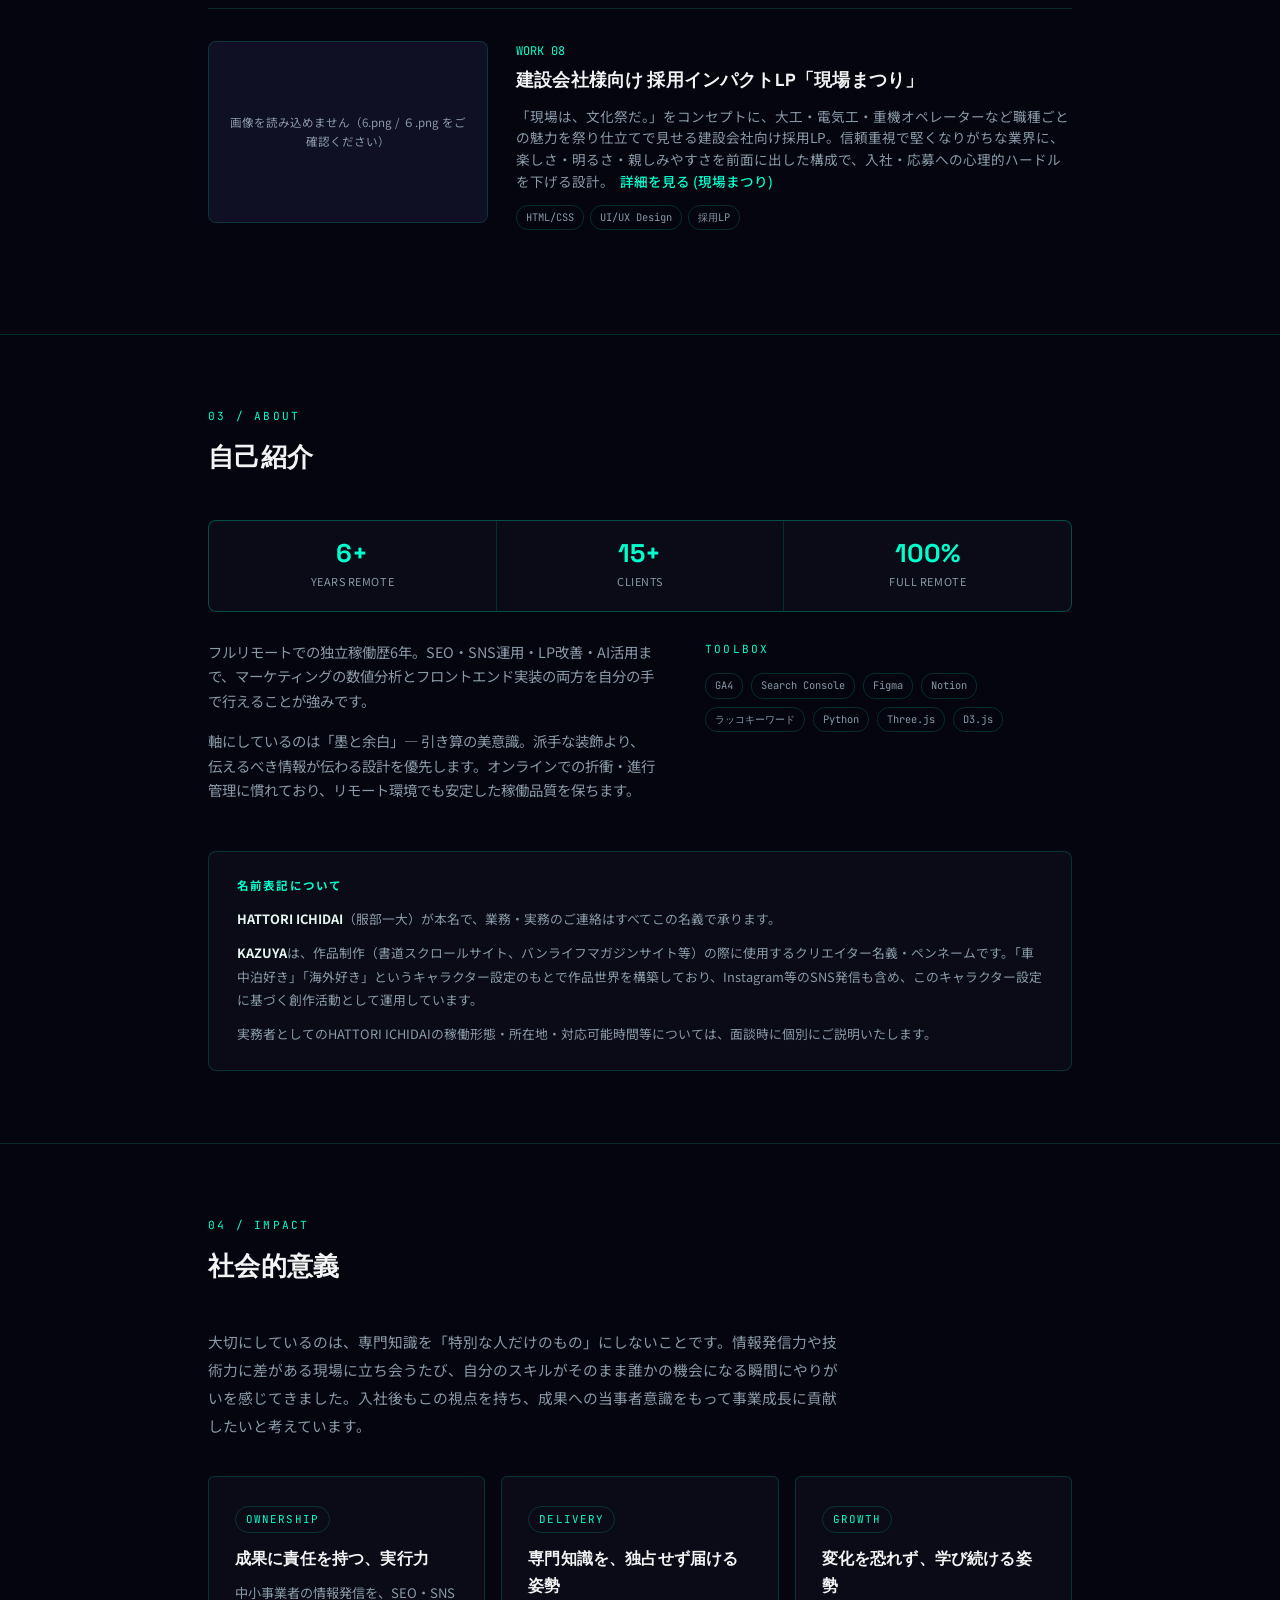
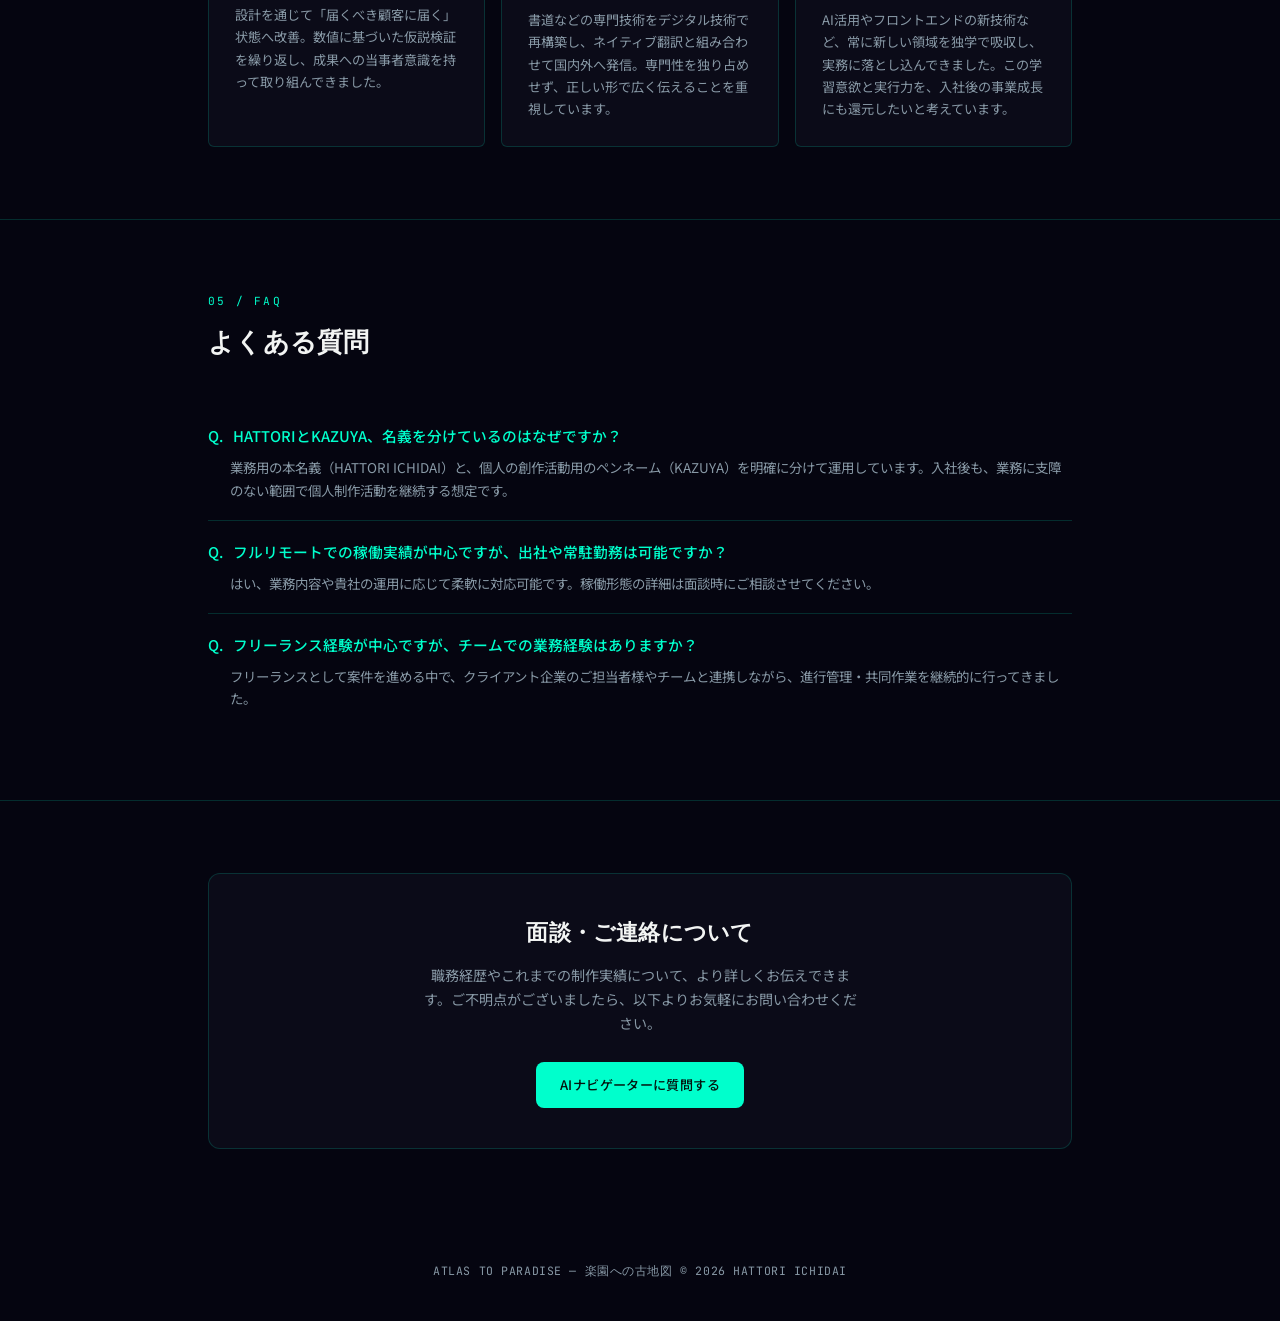
==== commit 8e185f7c: "Add files via upload" ====
--- a/profile.html
+++ b/profile.html
@@ -351,6 +351,25 @@
         </p>
         <div class="stack">
           <span class="chip">Three.js</span><span class="chip">WebGL Particles</span><span class="chip">AI Chat UI</span><span class="chip">Google OAuth</span><span class="chip">Cloudflare Workers</span>
+        </div>
+      </div>
+    </div>
+
+    <!-- WORK 08 -->
+    <div class="work-item">
+      <div class="work-media">
+        <img src="6.png" alt="WORK 08"
+             onerror="this.onerror=(function(){this.replaceWith(Object.assign(document.createElement('div'),{className:'media-fallback',textContent:'画像を読み込めません（6.png / ６.png をご確認ください）'}));});this.src='６.png';">
+      </div>
+      <div>
+        <div class="wnum">WORK 08</div>
+        <h3 data-i18n="w8h">建設会社様向け 採用インパクトLP「現場まつり」</h3>
+        <p data-i18n-html="w8p">
+          「現場は、文化祭だ。」をコンセプトに、大工・電気工・重機オペレーターなど職種ごとの魅力を祭り仕立てで見せる建設会社向け採用LP。信頼重視で堅くなりがちな業界に、楽しさ・明るさ・親しみやすさを前面に出した構成で、入社・応募への心理的ハードルを下げる設計。
+          <a href="https://2026webai-lab.github.io/kennsetukaisya/">詳細を見る (現場まつり)</a>
+        </p>
+        <div class="stack">
+          <span class="chip">HTML/CSS</span><span class="chip">UI/UX Design</span><span class="chip">採用LP</span>
         </div>
       </div>
     </div>
@@ -491,6 +510,8 @@
     w6p:'エレガントかつ洗練された世界観で特別な一日をプロデュースする、ブライダル事業者向けWebデザイン。ビジュアル重視の構成と見学予約導線。<a href="https://2026webai-lab.github.io/buraidaru/">詳細を見る (ブライダルご提案用)</a>',
     w7h:"ATLAS TO PARADISE トップページ — 3D AIナビゲーター",
     w7p:'Three.jsで構築したフルスクリーン3Dロケット演出。打ち上げ→大気圏離脱→地球周回まで、パーティクル(炎・煙・宇宙塵)と流れ星をリアルタイム物理でアニメーション。多言語(JP/EN/ZH)AIチャット窓口とGoogle OAuthログインゲート、Cloudflare Worker経由のAPIキー保護・利用制限も統合した、最新3D×AIの統合フロントエンド。<a href="index.html">詳細を見る (index.html)</a>',
+    w8h:"建設会社様向け 採用インパクトLP「現場まつり」",
+    w8p:'「現場は、文化祭だ。」をコンセプトに、大工・電気工・重機オペレーターなど職種ごとの魅力を祭り仕立てで見せる建設会社向け採用LP。信頼重視で堅くなりがちな業界に、楽しさ・明るさ・親しみやすさを前面に出した構成で、入社・応募への心理的ハードルを下げる設計。<a href="https://2026webai-lab.github.io/kennsetukaisya/">詳細を見る (現場まつり)</a>',
     aboutTitle:"自己紹介",
     aboutP1:"フルリモートでの独立稼働歴6年。SEO・SNS運用・LP改善・AI活用まで、マーケティングの数値分析とフロントエンド実装の両方を自分の手で行えることが強みです。",
     aboutP2:"軸にしているのは「墨と余白」— 引き算の美意識。派手な装飾より、伝えるべき情報が伝わる設計を優先します。オンラインでの折衝・進行管理に慣れており、リモート環境でも安定した稼働品質を保ちます。",
@@ -549,6 +570,8 @@
     w6p:'An elegant, refined web design for bridal businesses producing a couple\'s special day. Visual-first layout with a clear venue-tour booking flow. <a href="https://2026webai-lab.github.io/buraidaru/">View details (Bridal Proposal)</a>',
     w7h:"ATLAS TO PARADISE Top Page — 3D AI Navigator",
     w7p:'A fullscreen 3D rocket sequence built with Three.js — launch, atmospheric exit, orbit — animated in real time with particle effects (fire, smoke, stardust) and shooting stars. Integrates a multilingual (JP/EN/ZH) AI chat desk, a Google OAuth login gate, and API key protection/rate limiting via Cloudflare Workers. <a href="index.html">View details (index.html)</a>',
+    w8h:"Construction Company Recruiting Impact LP — \"Genba Matsuri\"",
+    w8p:'A recruiting LP for construction firms built on the concept "the job site is a festival." Carpenters, electricians, and heavy-equipment operators are each shown festival-style, bringing fun and warmth to an industry that tends to lean serious and trust-first — lowering the psychological barrier to applying. <a href="https://2026webai-lab.github.io/kennsetukaisya/">View details (Genba Matsuri)</a>',
     aboutTitle:"About",
     aboutP1:"6 years of independent, fully remote work. From SEO and SNS management to LP improvement and AI adoption, my strength is handling both marketing data analysis and frontend implementation myself.",
     aboutP2:"My guiding principle: \"ink and negative space\" — an aesthetic of subtraction. I prioritize designs that deliver the message clearly over flashy decoration. I'm comfortable with online negotiation and project management, and maintain consistent quality in a remote setting.",
